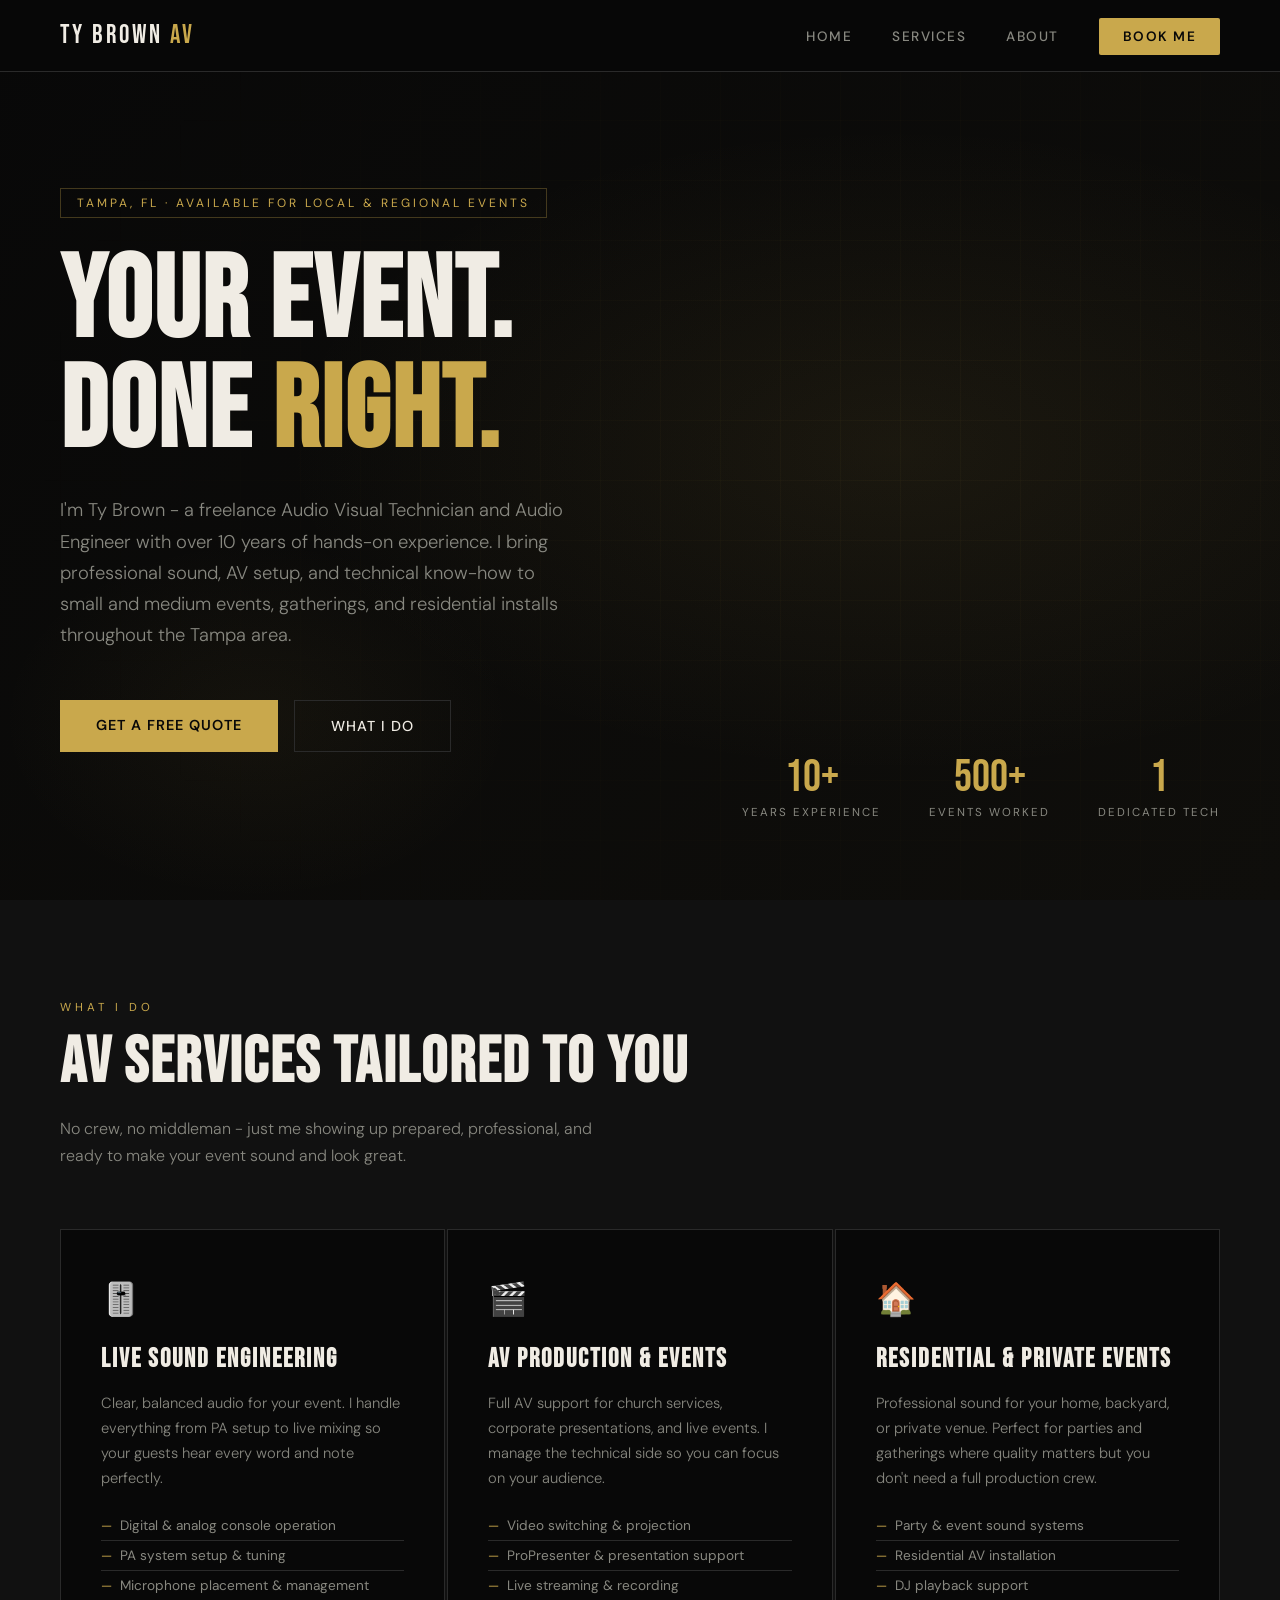
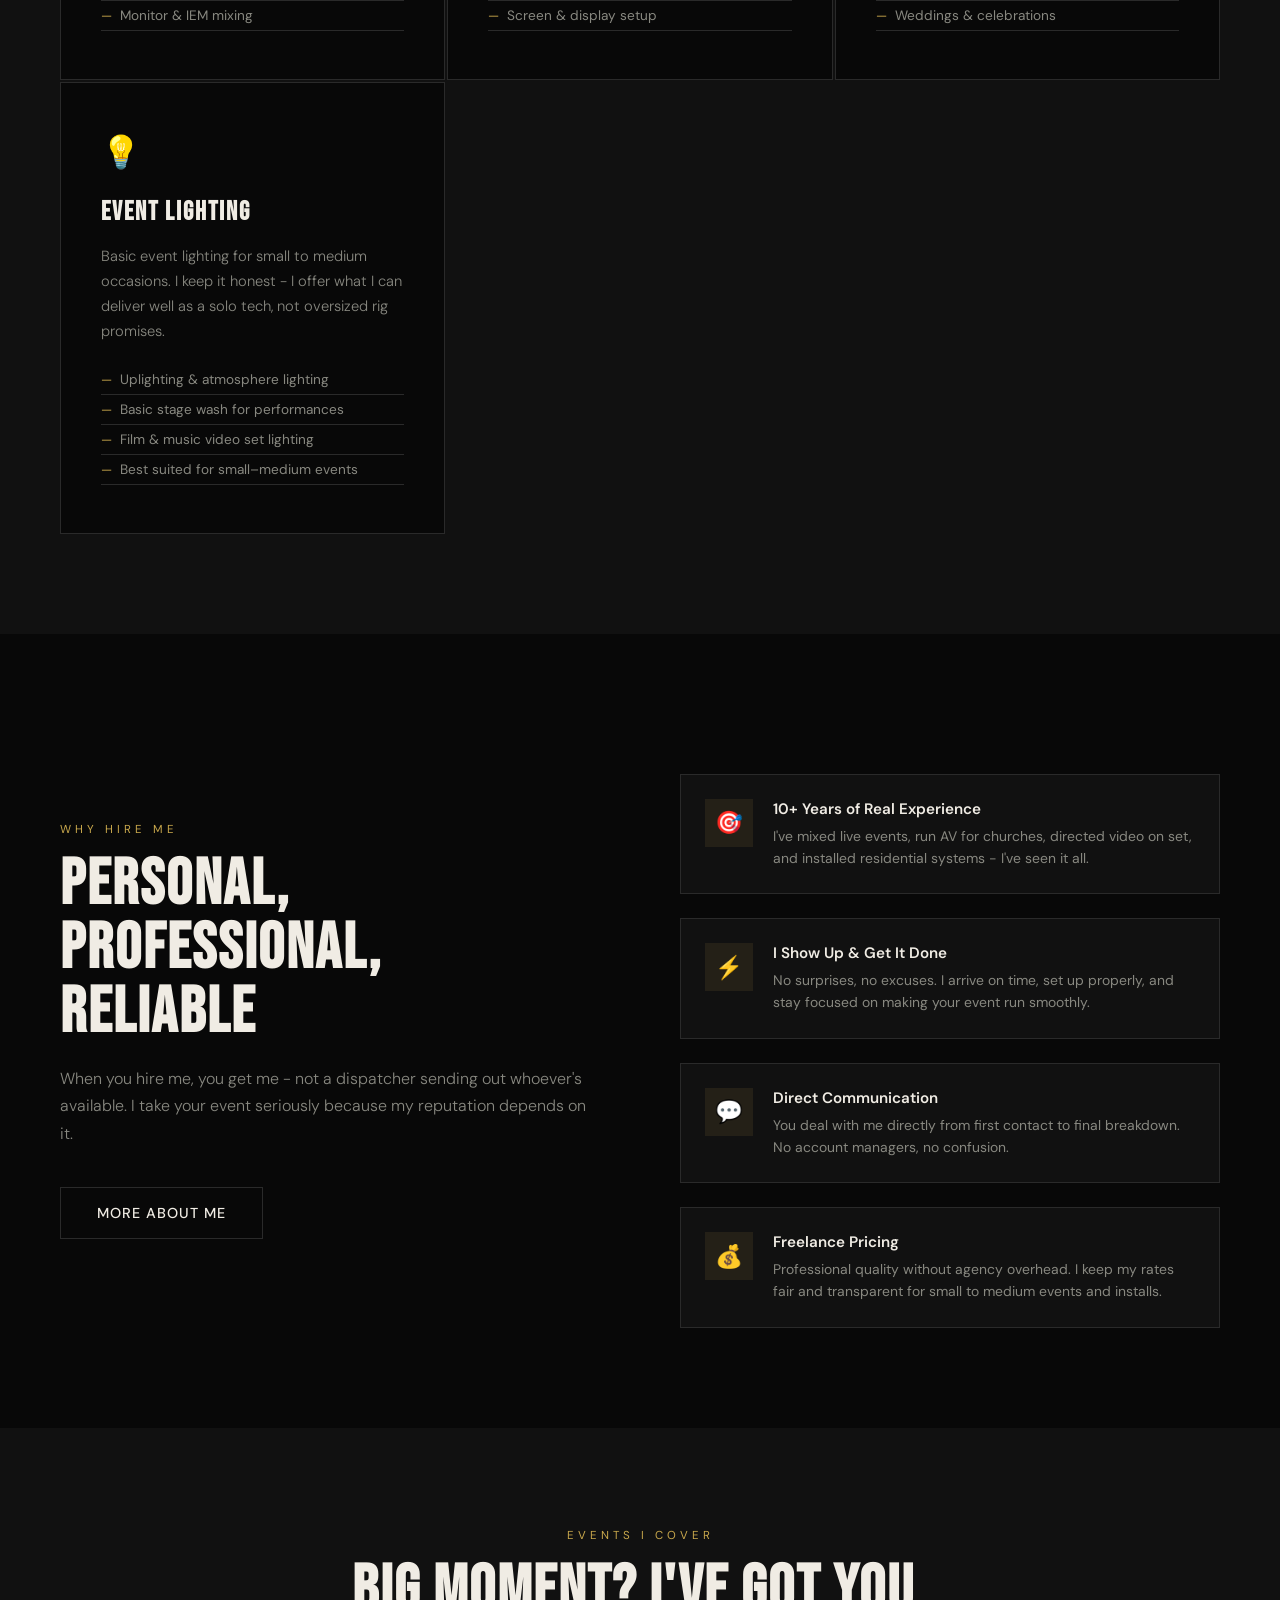
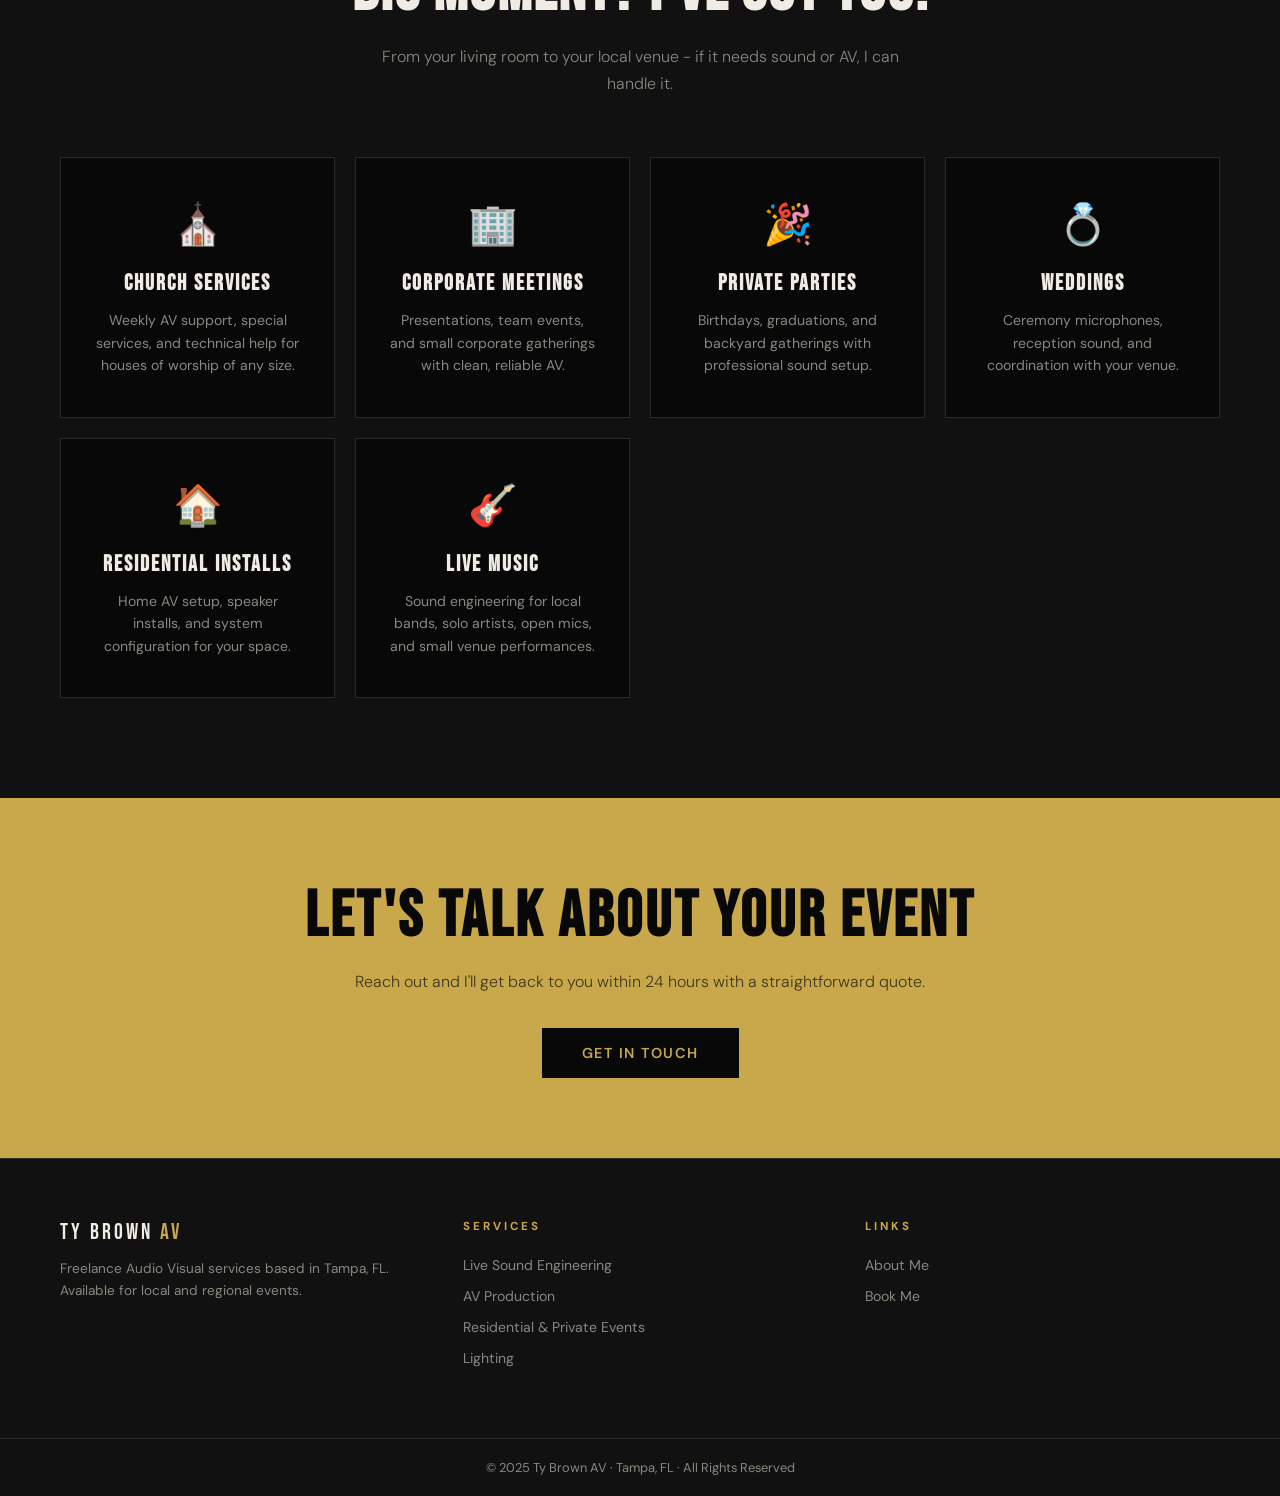
==== index.html @ b846e144 "Fix hyphen usage in index.html" ====
<!DOCTYPE html>
<html lang="en">
<head>
<meta charset="utf-8">
<meta name="viewport" content="width=device-width, initial-scale=1.0">
<title>Ty Brown AV - Freelance Audio Visual Services | Tampa, FL</title>
<meta name="description" content="Freelance Audio Visual services in Tampa, FL. Live sound, AV setup, residential installs, and event production for small to medium events.">
<link rel="stylesheet" href="style.css">
</head>
<body>

<nav>
  <a href="index.html" class="nav-logo">TY BROWN <span>AV</span></a>
  <button class="hamburger" id="hamburger" aria-label="Menu">
    <span></span><span></span><span></span>
  </button>
  <ul class="nav-links" id="nav-links">
    <li><a href="index.html">Home</a></li>
    <li><a href="services.html">Services</a></li>
    <li><a href="about.html">About</a></li>
    <li><a href="contact.html" class="nav-cta">Book Me</a></li>
  </ul>
</nav>

<!-- HERO -->
<section class="hero">
  <div class="hero-bg"></div>
  <div class="hero-grid"></div>
  <div class="hero-content">
    <div class="hero-tag">Tampa, FL · Available for Local & Regional Events</div>
    <h1>Your Event.<br>Done <span>Right.</span></h1>
    <p class="hero-sub">I'm Ty Brown - a freelance Audio Visual Technician and Audio Engineer with over 10 years of hands-on experience. I bring professional sound, AV setup, and technical know-how to small and medium events, gatherings, and residential installs throughout the Tampa area.</p>
    <div class="hero-actions">
      <a href="contact.html" class="btn-primary">Get a Free Quote</a>
      <a href="services.html" class="btn-outline">What I Do</a>
    </div>
  </div>
  <div class="hero-stats">
    <div class="stat-item">
      <div class="stat-num">10+</div>
      <div class="stat-label">Years Experience</div>
    </div>
    <div class="stat-item">
      <div class="stat-num">500+</div>
      <div class="stat-label">Events Worked</div>
    </div>
    <div class="stat-item">
      <div class="stat-num">1</div>
      <div class="stat-label">Dedicated Tech</div>
    </div>
  </div>
</section>

<!-- SERVICES PREVIEW -->
<section class="services-section">
  <div class="services-header">
    <span class="section-label">What I Do</span>
    <h2 class="section-title">AV Services Tailored to You</h2>
    <p class="section-desc">No crew, no middleman - just me showing up prepared, professional, and ready to make your event sound and look great.</p>
  </div>
  <div class="services-grid">
    <div class="service-card fade-in">
      <span class="service-icon">🎚️</span>
      <h3>Live Sound Engineering</h3>
      <p>Clear, balanced audio for your event. I handle everything from PA setup to live mixing so your guests hear every word and note perfectly.</p>
      <ul>
        <li>Digital & analog console operation</li>
        <li>PA system setup & tuning</li>
        <li>Microphone placement & management</li>
        <li>Monitor & IEM mixing</li>
      </ul>
    </div>
    <div class="service-card fade-in">
      <span class="service-icon">🎬</span>
      <h3>AV Production & Events</h3>
      <p>Full AV support for church services, corporate presentations, and live events. I manage the technical side so you can focus on your audience.</p>
      <ul>
        <li>Video switching & projection</li>
        <li>ProPresenter & presentation support</li>
        <li>Live streaming & recording</li>
        <li>Screen & display setup</li>
      </ul>
    </div>
    <div class="service-card fade-in">
      <span class="service-icon">🏠</span>
      <h3>Residential & Private Events</h3>
      <p>Professional sound for your home, backyard, or private venue. Perfect for parties and gatherings where quality matters but you don't need a full production crew.</p>
      <ul>
        <li>Party & event sound systems</li>
        <li>Residential AV installation</li>
        <li>DJ playback support</li>
        <li>Weddings & celebrations</li>
      </ul>
    </div>
    <div class="service-card fade-in">
      <span class="service-icon">💡</span>
      <h3>Event Lighting</h3>
      <p>Basic event lighting for small to medium occasions. I keep it honest - I offer what I can deliver well as a solo tech, not oversized rig promises.</p>
      <ul>
        <li>Uplighting & atmosphere lighting</li>
        <li>Basic stage wash for performances</li>
        <li>Film & music video set lighting</li>
        <li>Best suited for small–medium events</li>
      </ul>
    </div>
  </div>
</section>

<!-- WHY HIRE ME -->
<div style="background: var(--bg); padding: 100px 60px;">
  <div style="max-width: 1200px; margin: 0 auto; display: grid; grid-template-columns: 1fr 1fr; gap: 80px; align-items: center;">
    <div>
      <span class="section-label">Why Hire Me</span>
      <h2 class="section-title">Personal,<br>Professional,<br>Reliable</h2>
      <p class="section-desc" style="margin-bottom: 40px;">When you hire me, you get me - not a dispatcher sending out whoever's available. I take your event seriously because my reputation depends on it.</p>
      <a href="about.html" class="btn-outline">More About Me</a>
    </div>
    <div class="why-features">
      <div class="why-feature">
        <div class="why-feature-icon">🎯</div>
        <div>
          <h4>10+ Years of Real Experience</h4>
          <p>I've mixed live events, run AV for churches, directed video on set, and installed residential systems - I've seen it all.</p>
        </div>
      </div>
      <div class="why-feature">
        <div class="why-feature-icon">⚡</div>
        <div>
          <h4>I Show Up & Get It Done</h4>
          <p>No surprises, no excuses. I arrive on time, set up properly, and stay focused on making your event run smoothly.</p>
        </div>
      </div>
      <div class="why-feature">
        <div class="why-feature-icon">💬</div>
        <div>
          <h4>Direct Communication</h4>
          <p>You deal with me directly from first contact to final breakdown. No account managers, no confusion.</p>
        </div>
      </div>
      <div class="why-feature">
        <div class="why-feature-icon">💰</div>
        <div>
          <h4>Freelance Pricing</h4>
          <p>Professional quality without agency overhead. I keep my rates fair and transparent for small to medium events and installs.</p>
        </div>
      </div>
    </div>
  </div>
</div>

<!-- EVENT TYPES -->
<section class="events-section">
  <div class="events-header">
    <span class="section-label">Events I Cover</span>
    <h2 class="section-title">Big Moment? I've Got You.</h2>
    <p class="section-desc" style="margin: 0 auto;">From your living room to your local venue - if it needs sound or AV, I can handle it.</p>
  </div>
  <div class="events-grid">
    <div class="event-card">
      <span class="event-emoji">⛪</span>
      <h3>Church Services</h3>
      <p>Weekly AV support, special services, and technical help for houses of worship of any size.</p>
    </div>
    <div class="event-card">
      <span class="event-emoji">🏢</span>
      <h3>Corporate Meetings</h3>
      <p>Presentations, team events, and small corporate gatherings with clean, reliable AV.</p>
    </div>
    <div class="event-card">
      <span class="event-emoji">🎉</span>
      <h3>Private Parties</h3>
      <p>Birthdays, graduations, and backyard gatherings with professional sound setup.</p>
    </div>
    <div class="event-card">
      <span class="event-emoji">💍</span>
      <h3>Weddings</h3>
      <p>Ceremony microphones, reception sound, and coordination with your venue.</p>
    </div>
    <div class="event-card">
      <span class="event-emoji">🏠</span>
      <h3>Residential Installs</h3>
      <p>Home AV setup, speaker installs, and system configuration for your space.</p>
    </div>
    <div class="event-card">
      <span class="event-emoji">🎸</span>
      <h3>Live Music</h3>
      <p>Sound engineering for local bands, solo artists, open mics, and small venue performances.</p>
    </div>
  </div>
</section>

<!-- CTA -->
<div class="cta-strip">
  <h2>Let's Talk About Your Event</h2>
  <p>Reach out and I'll get back to you within 24 hours with a straightforward quote.</p>
  <a href="contact.html" class="btn-dark">Get in Touch</a>
</div>

<footer>
  <div class="footer-brand">
    <a href="index.html" class="nav-logo">TY BROWN <span>AV</span></a>
    <p>Freelance Audio Visual services based in Tampa, FL. Available for local and regional events.</p>
  </div>
  <div class="footer-col">
    <h4>Services</h4>
    <ul>
      <li><a href="services.html">Live Sound Engineering</a></li>
      <li><a href="services.html">AV Production</a></li>
      <li><a href="services.html">Residential & Private Events</a></li>
      <li><a href="services.html">Lighting</a></li>
    </ul>
  </div>
  <div class="footer-col">
    <h4>Links</h4>
    <ul>
      <li><a href="about.html">About Me</a></li>
      <li><a href="contact.html">Book Me</a></li>
    </ul>
  </div>
</footer>
<div class="footer-bottom">&copy; 2025 Ty Brown AV · Tampa, FL · All Rights Reserved</div>

<script>
  const btn = document.getElementById('hamburger');
  const nav = document.getElementById('nav-links');
  btn.addEventListener('click', () => {
    btn.classList.toggle('open');
    nav.classList.toggle('open');
  });
</script>
</body>
</html>
---- style.css ----
@import url('https://fonts.googleapis.com/css2?family=Bebas+Neue&family=DM+Sans:wght@300;400;500;600&family=DM+Serif+Display:ital@0;1&display=swap');

:root {
  --bg: #080808;
  --surface: #111111;
  --surface2: #1a1a1a;
  --gold: #c9a84c;
  --gold-light: #e2c27d;
  --text: #f0ece4;
  --muted: #888880;
  --border: #2a2a2a;
}

* { margin: 0; padding: 0; box-sizing: border-box; }

html { scroll-behavior: smooth; }

body {
  font-family: 'DM Sans', sans-serif;
  background: var(--bg);
  color: var(--text);
  overflow-x: hidden;
}

/* ── NAV ── */
nav {
  position: fixed;
  top: 0; left: 0; right: 0;
  z-index: 100;
  display: flex;
  justify-content: space-between;
  align-items: center;
  padding: 20px 60px;
  background: rgba(8,8,8,0.92);
  backdrop-filter: blur(12px);
  border-bottom: 1px solid var(--border);
  transition: padding 0.3s;
}

.nav-logo {
  font-family: 'Bebas Neue', sans-serif;
  font-size: 1.6rem;
  letter-spacing: 3px;
  color: var(--text);
  text-decoration: none;
}

.nav-logo span { color: var(--gold); }

.nav-links { display: flex; gap: 40px; list-style: none; }

.nav-links a {
  color: var(--muted);
  text-decoration: none;
  font-size: 0.85rem;
  font-weight: 500;
  letter-spacing: 1.5px;
  text-transform: uppercase;
  transition: color 0.2s;
}

.nav-links a:hover { color: var(--gold); }

.nav-cta {
  background: var(--gold) !important;
  color: var(--bg) !important;
  padding: 10px 24px;
  border-radius: 2px;
  font-weight: 600 !important;
}

.nav-cta:hover { background: var(--gold-light) !important; color: var(--bg) !important; }

/* ── HERO ── */
.hero {
  min-height: 100vh;
  display: flex;
  align-items: center;
  position: relative;
  overflow: hidden;
  padding: 120px 60px 80px;
}

.hero-bg {
  position: absolute;
  inset: 0;
  background:
    radial-gradient(ellipse 80% 60% at 70% 50%, rgba(201,168,76,0.08) 0%, transparent 60%),
    radial-gradient(ellipse 40% 40% at 20% 80%, rgba(201,168,76,0.05) 0%, transparent 50%),
    linear-gradient(135deg, #080808 0%, #0f0e0b 100%);
}

.hero-grid {
  position: absolute;
  inset: 0;
  background-image:
    linear-gradient(rgba(201,168,76,0.04) 1px, transparent 1px),
    linear-gradient(90deg, rgba(201,168,76,0.04) 1px, transparent 1px);
  background-size: 60px 60px;
  mask-image: radial-gradient(ellipse 70% 70% at 70% 50%, black, transparent);
}

.hero-content {
  position: relative;
  max-width: 700px;
  animation: fadeUp 1s ease both;
}

.hero-tag {
  display: inline-block;
  font-size: 0.75rem;
  letter-spacing: 3px;
  text-transform: uppercase;
  color: var(--gold);
  border: 1px solid rgba(201,168,76,0.3);
  padding: 6px 16px;
  margin-bottom: 30px;
}

.hero h1 {
  font-family: 'Bebas Neue', sans-serif;
  font-size: clamp(4rem, 9vw, 8rem);
  line-height: 0.95;
  letter-spacing: 2px;
  margin-bottom: 28px;
}

.hero h1 span { color: var(--gold); }

.hero-sub {
  font-size: 1.15rem;
  color: var(--muted);
  font-weight: 300;
  line-height: 1.7;
  max-width: 520px;
  margin-bottom: 48px;
}

.hero-actions { display: flex; gap: 16px; flex-wrap: wrap; }

.btn-primary {
  background: var(--gold);
  color: var(--bg);
  padding: 16px 36px;
  font-weight: 600;
  font-size: 0.9rem;
  letter-spacing: 1px;
  text-transform: uppercase;
  text-decoration: none;
  border: none;
  cursor: pointer;
  transition: background 0.2s, transform 0.2s;
  display: inline-block;
}

.btn-primary:hover { background: var(--gold-light); transform: translateY(-1px); }

.btn-outline {
  border: 1px solid var(--border);
  color: var(--text);
  padding: 16px 36px;
  font-weight: 500;
  font-size: 0.9rem;
  letter-spacing: 1px;
  text-transform: uppercase;
  text-decoration: none;
  transition: border-color 0.2s, color 0.2s;
  display: inline-block;
}

.btn-outline:hover { border-color: var(--gold); color: var(--gold); }

.hero-stats {
  position: absolute;
  right: 60px;
  bottom: 80px;
  display: flex;
  gap: 48px;
  animation: fadeUp 1s 0.3s ease both;
}

.stat-item { text-align: center; }
.stat-num {
  font-family: 'Bebas Neue', sans-serif;
  font-size: 2.8rem;
  color: var(--gold);
  line-height: 1;
}
.stat-label {
  font-size: 0.72rem;
  letter-spacing: 2px;
  text-transform: uppercase;
  color: var(--muted);
  margin-top: 4px;
}

/* ── SECTION BASE ── */
section { padding: 100px 60px; }

.section-label {
  font-size: 0.72rem;
  letter-spacing: 4px;
  text-transform: uppercase;
  color: var(--gold);
  margin-bottom: 16px;
  display: block;
}

.section-title {
  font-family: 'Bebas Neue', sans-serif;
  font-size: clamp(2.5rem, 5vw, 4rem);
  letter-spacing: 2px;
  line-height: 1;
  margin-bottom: 20px;
}

.section-desc {
  color: var(--muted);
  font-size: 1rem;
  line-height: 1.7;
  max-width: 560px;
  font-weight: 300;
}

/* ── SERVICES ── */
.services-section { background: var(--surface); }

.services-header { max-width: 1200px; margin: 0 auto 60px; }

.services-grid {
  display: grid;
  grid-template-columns: repeat(auto-fit, minmax(300px, 1fr));
  gap: 2px;
  max-width: 1200px;
  margin: 0 auto;
}

.service-card {
  background: var(--bg);
  padding: 48px 40px;
  position: relative;
  overflow: hidden;
  transition: background 0.3s;
  border: 1px solid var(--border);
}

.service-card:hover { background: var(--surface2); }

.service-card::before {
  content: '';
  position: absolute;
  top: 0; left: 0; right: 0;
  height: 2px;
  background: var(--gold);
  transform: scaleX(0);
  transition: transform 0.3s;
  transform-origin: left;
}

.service-card:hover::before { transform: scaleX(1); }

.service-icon {
  font-size: 2rem;
  margin-bottom: 24px;
  display: block;
}

.service-card h3 {
  font-family: 'Bebas Neue', sans-serif;
  font-size: 1.6rem;
  letter-spacing: 2px;
  margin-bottom: 16px;
  color: var(--text);
}

.service-card p {
  color: var(--muted);
  font-size: 0.92rem;
  line-height: 1.7;
  font-weight: 300;
}

.service-card ul {
  list-style: none;
  margin-top: 20px;
}

.service-card ul li {
  color: var(--muted);
  font-size: 0.85rem;
  padding: 6px 0;
  border-bottom: 1px solid var(--border);
  display: flex;
  align-items: center;
  gap: 8px;
}

.service-card ul li::before {
  content: '—';
  color: var(--gold);
  font-size: 0.8rem;
}

/* ── WHY US ── */
.why-section {
  background: var(--bg);
  display: grid;
  grid-template-columns: 1fr 1fr;
  gap: 80px;
  align-items: center;
  max-width: 1200px;
  margin: 0 auto;
  padding: 100px 60px;
}

.why-visual {
  position: relative;
  height: 500px;
}

.why-img-placeholder {
  width: 100%;
  height: 100%;
  background: var(--surface);
  border: 1px solid var(--border);
  display: flex;
  align-items: center;
  justify-content: center;
  font-size: 4rem;
  position: relative;
  overflow: hidden;
}

.why-img-placeholder::after {
  content: '';
  position: absolute;
  inset: 0;
  background: linear-gradient(135deg, transparent 60%, rgba(201,168,76,0.1));
}

.why-features { margin-top: 40px; display: flex; flex-direction: column; gap: 24px; }

.why-feature {
  display: flex;
  gap: 20px;
  align-items: flex-start;
  padding: 24px;
  background: var(--surface);
  border: 1px solid var(--border);
  transition: border-color 0.2s;
}

.why-feature:hover { border-color: var(--gold); }

.why-feature-icon {
  font-size: 1.4rem;
  flex-shrink: 0;
  width: 48px;
  height: 48px;
  background: rgba(201,168,76,0.1);
  display: flex;
  align-items: center;
  justify-content: center;
}

.why-feature h4 {
  font-weight: 600;
  margin-bottom: 6px;
  font-size: 0.95rem;
}

.why-feature p { color: var(--muted); font-size: 0.87rem; line-height: 1.6; }

/* ── EVENTS ── */
.events-section { background: var(--surface); }

.events-header { max-width: 1200px; margin: 0 auto 60px; text-align: center; }

.events-grid {
  display: grid;
  grid-template-columns: repeat(auto-fit, minmax(260px, 1fr));
  gap: 20px;
  max-width: 1200px;
  margin: 0 auto;
}

.event-card {
  background: var(--bg);
  border: 1px solid var(--border);
  padding: 40px 32px;
  text-align: center;
  transition: transform 0.3s, border-color 0.3s;
}

.event-card:hover { transform: translateY(-4px); border-color: var(--gold); }

.event-emoji { font-size: 2.5rem; display: block; margin-bottom: 20px; }

.event-card h3 {
  font-family: 'Bebas Neue', sans-serif;
  font-size: 1.4rem;
  letter-spacing: 2px;
  margin-bottom: 12px;
}

.event-card p { color: var(--muted); font-size: 0.88rem; line-height: 1.6; }

/* ── CTA STRIP ── */
.cta-strip {
  background: var(--gold);
  padding: 80px 60px;
  text-align: center;
}

.cta-strip h2 {
  font-family: 'Bebas Neue', sans-serif;
  font-size: clamp(2.5rem, 5vw, 4rem);
  color: var(--bg);
  letter-spacing: 3px;
  margin-bottom: 16px;
}

.cta-strip p {
  color: rgba(8,8,8,0.7);
  font-size: 1rem;
  margin-bottom: 36px;
  font-weight: 300;
}

.btn-dark {
  background: var(--bg);
  color: var(--gold);
  padding: 16px 40px;
  font-weight: 600;
  font-size: 0.9rem;
  letter-spacing: 1.5px;
  text-transform: uppercase;
  text-decoration: none;
  display: inline-block;
  transition: background 0.2s;
}

.btn-dark:hover { background: #1a1a1a; }

/* ── FOOTER ── */
footer {
  background: var(--surface);
  border-top: 1px solid var(--border);
  padding: 60px;
  display: grid;
  grid-template-columns: 1fr 1fr 1fr;
  gap: 48px;
  max-width: 100%;
}

.footer-brand .nav-logo { font-size: 1.4rem; display: block; margin-bottom: 12px; }
.footer-brand p { color: var(--muted); font-size: 0.85rem; line-height: 1.6; }

.footer-col h4 {
  font-size: 0.72rem;
  letter-spacing: 3px;
  text-transform: uppercase;
  color: var(--gold);
  margin-bottom: 20px;
}

.footer-col ul { list-style: none; }
.footer-col ul li { margin-bottom: 10px; }
.footer-col ul li a {
  color: var(--muted);
  text-decoration: none;
  font-size: 0.88rem;
  transition: color 0.2s;
}
.footer-col ul li a:hover { color: var(--text); }

.footer-bottom {
  background: var(--surface);
  border-top: 1px solid var(--border);
  padding: 20px 60px;
  text-align: center;
  color: var(--muted);
  font-size: 0.8rem;
}

/* ── PAGE HERO (inner pages) ── */
.page-hero {
  padding: 160px 60px 80px;
  background: var(--surface);
  border-bottom: 1px solid var(--border);
  position: relative;
  overflow: hidden;
}

.page-hero::after {
  content: '';
  position: absolute;
  right: -100px;
  top: -100px;
  width: 500px;
  height: 500px;
  background: radial-gradient(circle, rgba(201,168,76,0.06) 0%, transparent 70%);
}

.page-hero h1 {
  font-family: 'Bebas Neue', sans-serif;
  font-size: clamp(3rem, 7vw, 6rem);
  letter-spacing: 3px;
  line-height: 0.95;
}

.page-hero p {
  color: var(--muted);
  font-size: 1.05rem;
  max-width: 500px;
  margin-top: 20px;
  font-weight: 300;
  line-height: 1.7;
}

/* ── ABOUT PAGE ── */
.about-grid {
  display: grid;
  grid-template-columns: 1fr 1.4fr;
  gap: 80px;
  align-items: start;
  max-width: 1200px;
  margin: 0 auto;
}

.about-photo-box {
  background: var(--surface);
  border: 1px solid var(--border);
  aspect-ratio: 3/4;
  display: flex;
  align-items: center;
  justify-content: center;
  font-size: 5rem;
  position: relative;
  overflow: hidden;
}

.about-photo-box img {
  width: 100%;
  height: 100%;
  object-fit: cover;
}

.about-photo-box::after {
  content: '';
  position: absolute;
  bottom: 0; left: 0; right: 0;
  height: 40%;
  background: linear-gradient(transparent, rgba(8,8,8,0.6));
}

.about-content .section-title { text-align: left; }

.about-content p {
  color: var(--muted);
  font-size: 0.95rem;
  line-height: 1.8;
  margin-bottom: 20px;
  font-weight: 300;
}

.about-content strong { color: var(--text); font-weight: 600; }

.credentials { margin-top: 40px; display: flex; flex-direction: column; gap: 12px; }

.credential {
  display: flex;
  justify-content: space-between;
  align-items: center;
  padding: 16px 20px;
  background: var(--surface);
  border: 1px solid var(--border);
  font-size: 0.88rem;
}

.credential span:first-child { font-weight: 500; }
.credential span:last-child { color: var(--gold); font-size: 0.8rem; }

/* ── SKILLS TABLE ── */
.skills-section { background: var(--surface); }

.skills-table {
  max-width: 1000px;
  margin: 60px auto 0;
  width: 100%;
  border-collapse: collapse;
}

.skills-table th {
  background: var(--bg);
  color: var(--gold);
  font-size: 0.72rem;
  letter-spacing: 3px;
  text-transform: uppercase;
  padding: 16px 24px;
  text-align: left;
  border-bottom: 2px solid var(--border);
}

.skills-table td {
  padding: 16px 24px;
  border-bottom: 1px solid var(--border);
  font-size: 0.9rem;
}

.skills-table tr:hover td { background: rgba(201,168,76,0.03); }

.skill-level {
  display: inline-block;
  padding: 4px 12px;
  font-size: 0.75rem;
  letter-spacing: 1px;
  font-weight: 600;
}

.skill-level.advanced { background: rgba(201,168,76,0.15); color: var(--gold); }
.skill-level.intermediate { background: rgba(255,255,255,0.08); color: var(--muted); }

/* ── CONTACT PAGE ── */
.contact-grid {
  display: grid;
  grid-template-columns: 1fr 1.5fr;
  gap: 80px;
  max-width: 1100px;
  margin: 0 auto;
}

.contact-info h3 {
  font-family: 'Bebas Neue', sans-serif;
  font-size: 1.5rem;
  letter-spacing: 2px;
  margin-bottom: 20px;
}

.contact-info p {
  color: var(--muted);
  font-size: 0.92rem;
  line-height: 1.7;
  margin-bottom: 36px;
}

.contact-details { display: flex; flex-direction: column; gap: 16px; }

.contact-detail {
  display: flex;
  gap: 16px;
  align-items: center;
  padding: 16px;
  background: var(--surface);
  border: 1px solid var(--border);
}

.contact-detail-icon { font-size: 1.2rem; }
.contact-detail span { font-size: 0.88rem; color: var(--muted); }

.contact-form-wrap {
  background: var(--surface);
  border: 1px solid var(--border);
  padding: 48px;
}

.contact-form-wrap h3 {
  font-family: 'Bebas Neue', sans-serif;
  font-size: 1.8rem;
  letter-spacing: 2px;
  margin-bottom: 32px;
}

.form-row { display: grid; grid-template-columns: 1fr 1fr; gap: 16px; }

.form-group { display: flex; flex-direction: column; gap: 8px; margin-bottom: 20px; }

.form-group label {
  font-size: 0.75rem;
  letter-spacing: 2px;
  text-transform: uppercase;
  color: var(--muted);
}

.form-group input,
.form-group select,
.form-group textarea {
  background: var(--bg);
  border: 1px solid var(--border);
  color: var(--text);
  padding: 14px 16px;
  font-family: 'DM Sans', sans-serif;
  font-size: 0.92rem;
  outline: none;
  transition: border-color 0.2s;
  width: 100%;
}

.form-group input:focus,
.form-group select,
.form-group textarea:focus { border-color: var(--gold); }

.form-group select {
  appearance: none;
  cursor: pointer;
  background-image: url("data:image/svg+xml,%3Csvg xmlns='http://www.w3.org/2000/svg' width='12' height='8' viewBox='0 0 12 8'%3E%3Cpath d='M1 1l5 5 5-5' stroke='%23888' stroke-width='1.5' fill='none'/%3E%3C/svg%3E");
  background-repeat: no-repeat;
  background-position: right 16px center;
  padding-right: 40px;
}

.form-group textarea { min-height: 140px; resize: vertical; }

/* ── ANIMATIONS ── */
@keyframes fadeUp {
  from { opacity: 0; transform: translateY(30px); }
  to { opacity: 1; transform: translateY(0); }
}

.fade-in { animation: fadeUp 0.8s ease both; }
.fade-in-delay { animation: fadeUp 0.8s 0.2s ease both; }

/* ── HAMBURGER MENU ── */
.hamburger {
  display: none;
  flex-direction: column;
  gap: 5px;
  cursor: pointer;
  padding: 4px;
  background: none;
  border: none;
}
.hamburger span {
  display: block;
  width: 24px;
  height: 2px;
  background: var(--text);
  transition: all 0.3s;
}
.hamburger.open span:nth-child(1) { transform: translateY(7px) rotate(45deg); }
.hamburger.open span:nth-child(2) { opacity: 0; }
.hamburger.open span:nth-child(3) { transform: translateY(-7px) rotate(-45deg); }

/* ── TABLET ── */
@media (max-width: 900px) {
  nav { padding: 16px 24px; flex-wrap: wrap; }
  .hamburger { display: flex; }
  .nav-links {
    display: none;
    flex-direction: column;
    width: 100%;
    gap: 0;
    padding: 12px 0;
    border-top: 1px solid var(--border);
    margin-top: 12px;
  }
  .nav-links.open { display: flex; }
  .nav-links li { width: 100%; }
  .nav-links a { display: block; padding: 12px 0; font-size: 1rem; border-bottom: 1px solid var(--border); }
  .nav-cta { margin-top: 12px; text-align: center; padding: 14px !important; display: block; }

  .hero { padding: 100px 24px 60px; min-height: auto; }
  .hero h1 { font-size: clamp(3rem, 15vw, 5rem); }
  .hero-sub { font-size: 1rem; }
  .hero-stats { position: static; margin-top: 48px; gap: 24px; flex-wrap: wrap; }
  .stat-num { font-size: 2.2rem; }
  .hero-actions { flex-direction: column; }
  .btn-primary, .btn-outline { text-align: center; width: 100%; }

  section { padding: 60px 24px; }
  .page-hero { padding: 110px 24px 50px; }
  .services-grid { grid-template-columns: 1fr; }
  .services-header { margin-bottom: 32px; }
  .why-section { grid-template-columns: 1fr; padding: 60px 24px; }
  .why-visual { height: 260px; }
  .events-grid { grid-template-columns: 1fr 1fr; gap: 12px; }
  .cta-strip { padding: 60px 24px; }
  .cta-strip h2 { font-size: 2.2rem; }
  footer { grid-template-columns: 1fr; padding: 48px 24px; gap: 32px; }
  .footer-bottom { padding: 16px 24px; }
  .about-grid { grid-template-columns: 1fr; gap: 40px; }
  .about-photo-box { aspect-ratio: 4/3; }
  .contact-grid { grid-template-columns: 1fr; gap: 40px; }
  .form-row { grid-template-columns: 1fr; }
  .contact-form-wrap { padding: 24px; }
  div[style*="grid-template-columns: 1fr 1fr"],
  div[style*="grid-template-columns: 1fr 1.4fr"],
  div[style*="grid-template-columns: 1fr 1.5fr"] {
    display: flex !important;
    flex-direction: column !important;
    gap: 40px !important;
  }
}

/* ── MOBILE ── */
@media (max-width: 480px) {
  .hero h1 { font-size: clamp(2.8rem, 14vw, 4rem); }
  .section-title { font-size: 2rem; }
  .events-grid { grid-template-columns: 1fr; }
  .stat-num { font-size: 1.8rem; }
  .service-card { padding: 32px 24px; }
  .contact-form-wrap { padding: 20px; }
  .page-hero h1 { font-size: 2.8rem; }
  .cta-strip h2 { font-size: 1.8rem; }
  .why-feature { flex-direction: column; gap: 12px; }
  footer { padding: 36px 20px; }
}
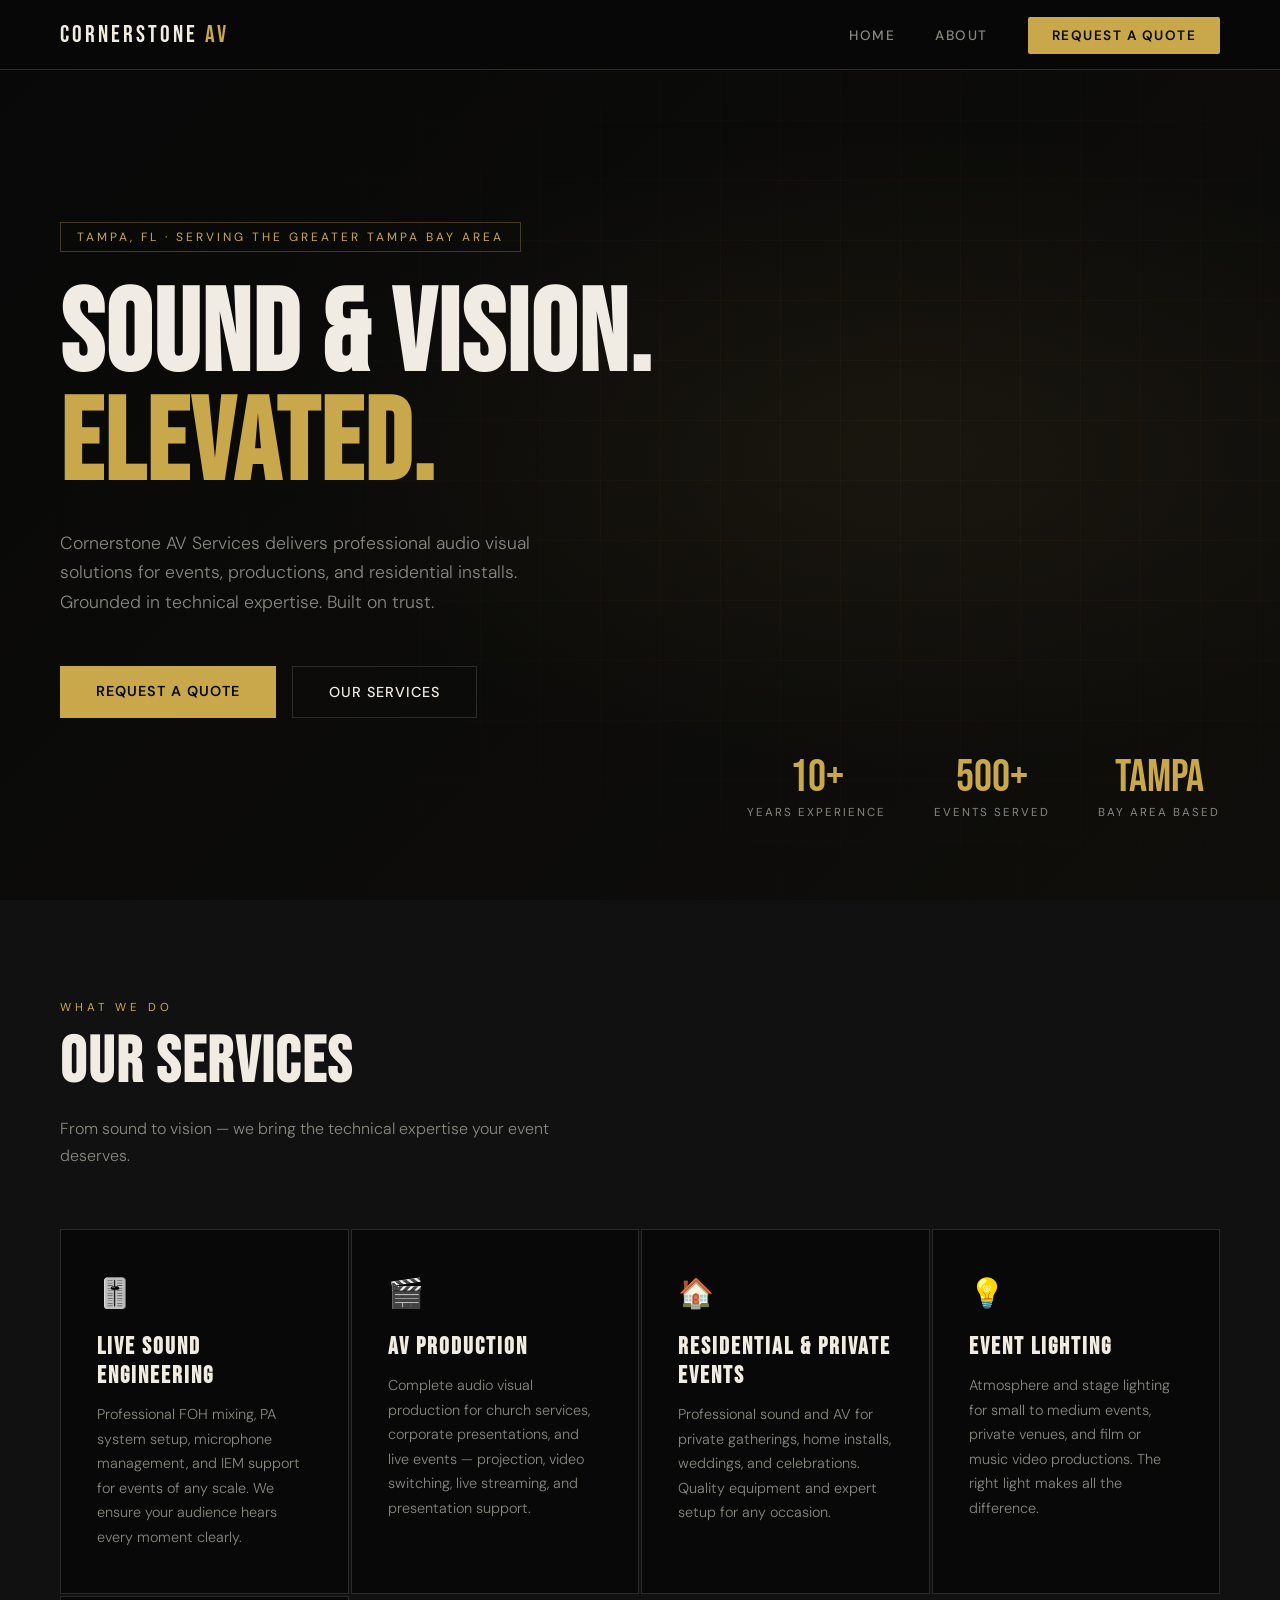
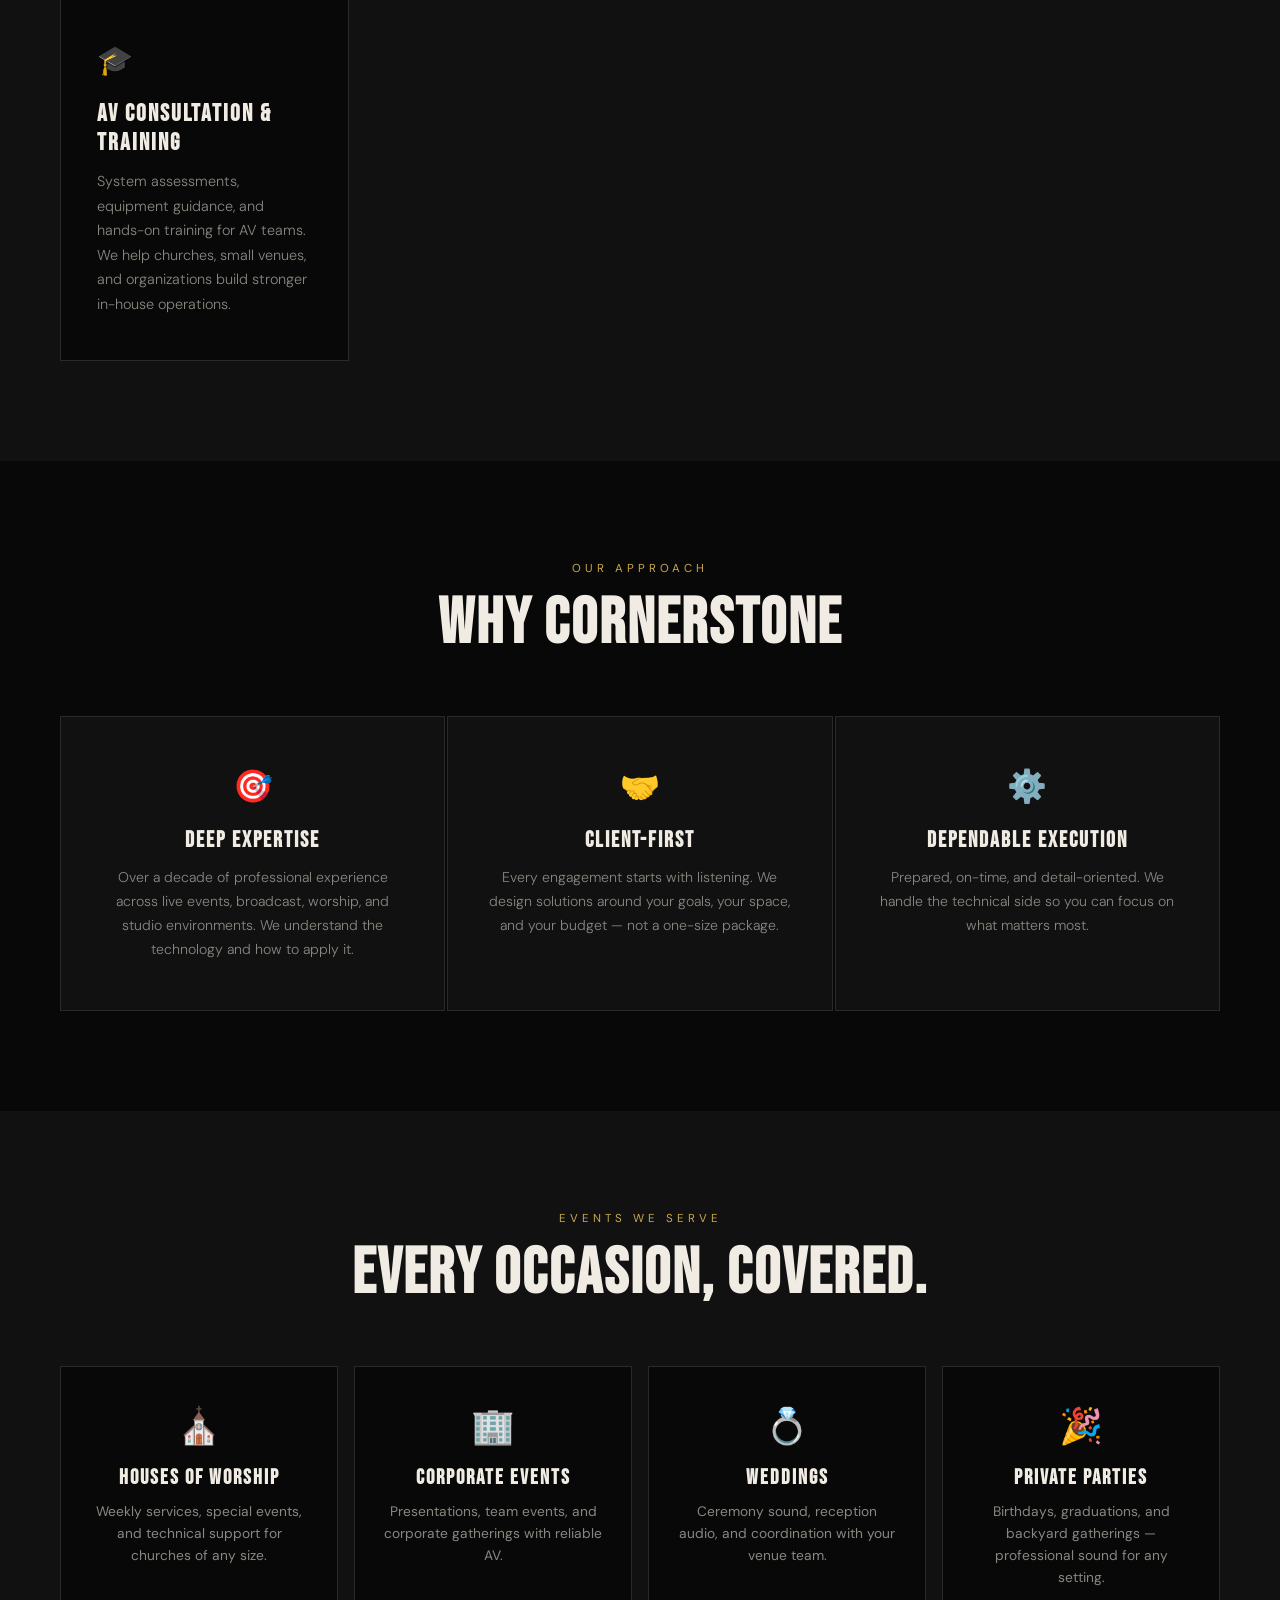
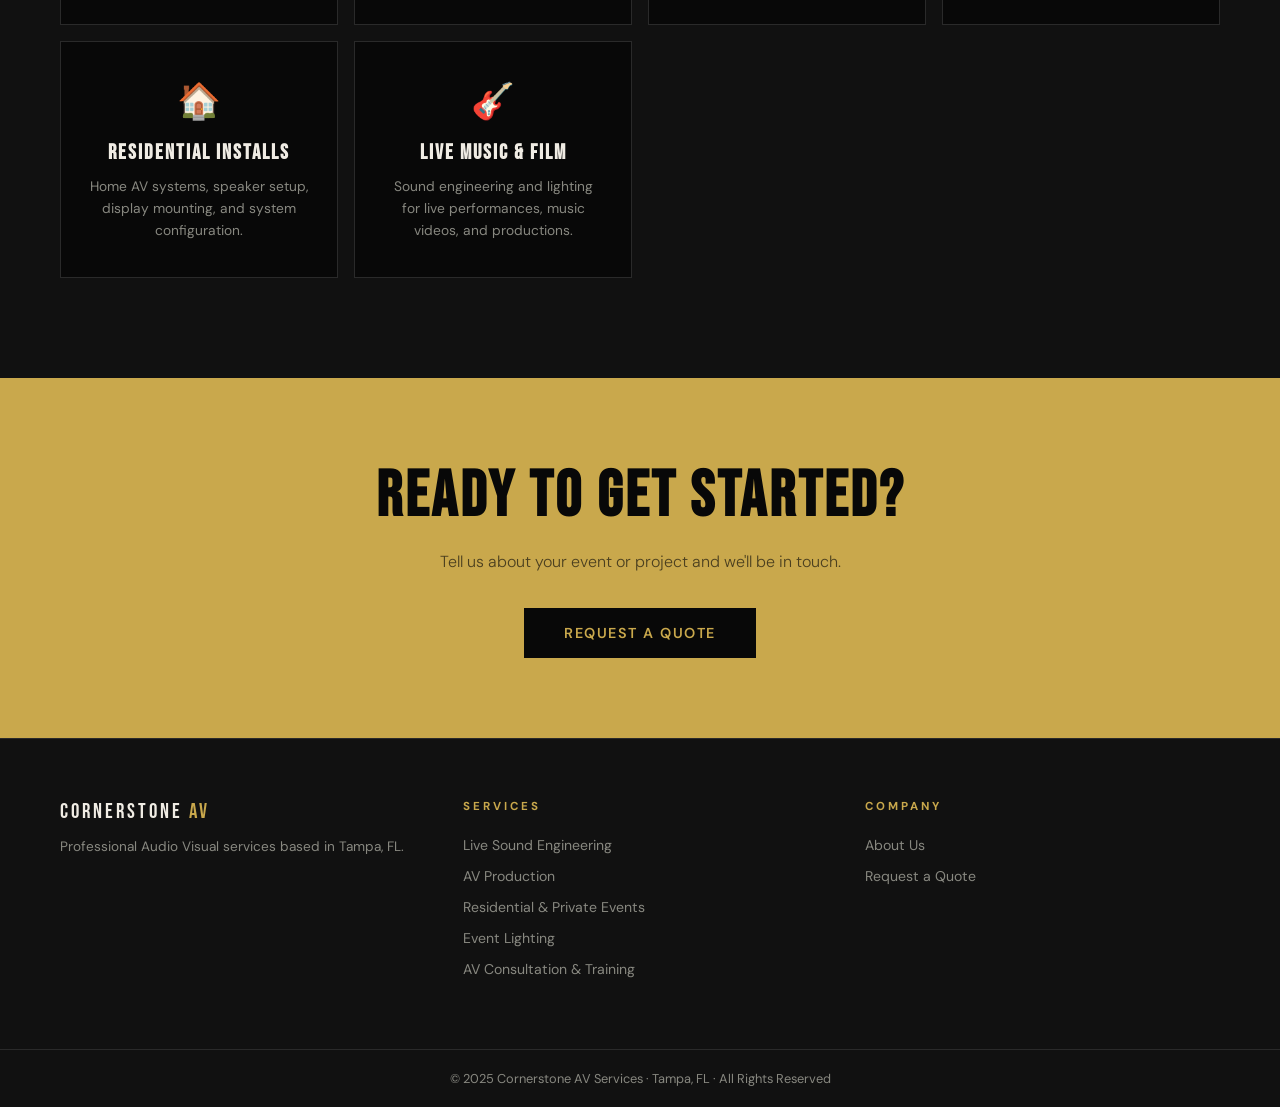
==== commit f5a2ac4a: "Add files via upload" ====
--- a/index.html
+++ b/index.html
@@ -3,22 +3,21 @@
 <head>
 <meta charset="utf-8">
 <meta name="viewport" content="width=device-width, initial-scale=1.0">
-<title>Ty Brown AV - Freelance Audio Visual Services | Tampa, FL</title>
-<meta name="description" content="Freelance Audio Visual services in Tampa, FL. Live sound, AV setup, residential installs, and event production for small to medium events.">
+<title>Cornerstone AV Services | Tampa, FL</title>
+<meta name="description" content="Professional Audio Visual services in Tampa, FL. Live sound, AV production, residential installs, and event support.">
 <link rel="stylesheet" href="style.css">
 </head>
 <body>
 
 <nav>
-  <a href="index.html" class="nav-logo">TY BROWN <span>AV</span></a>
+  <a href="index.html" class="nav-logo">CORNERSTONE <span>AV</span></a>
   <button class="hamburger" id="hamburger" aria-label="Menu">
     <span></span><span></span><span></span>
   </button>
   <ul class="nav-links" id="nav-links">
     <li><a href="index.html">Home</a></li>
-    <li><a href="services.html">Services</a></li>
     <li><a href="about.html">About</a></li>
-    <li><a href="contact.html" class="nav-cta">Book Me</a></li>
+    <li><a href="contact.html" class="nav-cta">Request a Quote</a></li>
   </ul>
 </nav>
 
@@ -27,12 +26,12 @@
   <div class="hero-bg"></div>
   <div class="hero-grid"></div>
   <div class="hero-content">
-    <div class="hero-tag">Tampa, FL · Available for Local & Regional Events</div>
-    <h1>Your Event.<br>Done <span>Right.</span></h1>
-    <p class="hero-sub">I'm Ty Brown - a freelance Audio Visual Technician and Audio Engineer with over 10 years of hands-on experience. I bring professional sound, AV setup, and technical know-how to small and medium events, gatherings, and residential installs throughout the Tampa area.</p>
+    <div class="hero-tag">Tampa, FL &middot; Serving the Greater Tampa Bay Area</div>
+    <h1>Sound &amp; Vision.<br><span>Elevated.</span></h1>
+    <p class="hero-sub">Cornerstone AV Services delivers professional audio visual solutions for events, productions, and residential installs. Grounded in technical expertise. Built on trust.</p>
     <div class="hero-actions">
-      <a href="contact.html" class="btn-primary">Get a Free Quote</a>
-      <a href="services.html" class="btn-outline">What I Do</a>
+      <a href="contact.html" class="btn-primary">Request a Quote</a>
+      <a href="#services" class="btn-outline">Our Services</a>
     </div>
   </div>
   <div class="hero-stats">
@@ -42,183 +41,147 @@
     </div>
     <div class="stat-item">
       <div class="stat-num">500+</div>
-      <div class="stat-label">Events Worked</div>
+      <div class="stat-label">Events Served</div>
     </div>
     <div class="stat-item">
-      <div class="stat-num">1</div>
-      <div class="stat-label">Dedicated Tech</div>
+      <div class="stat-num">Tampa</div>
+      <div class="stat-label">Bay Area Based</div>
     </div>
   </div>
 </section>
 
-<!-- SERVICES PREVIEW -->
-<section class="services-section">
+<!-- SERVICES -->
+<section class="services-section" id="services">
   <div class="services-header">
-    <span class="section-label">What I Do</span>
-    <h2 class="section-title">AV Services Tailored to You</h2>
-    <p class="section-desc">No crew, no middleman - just me showing up prepared, professional, and ready to make your event sound and look great.</p>
+    <span class="section-label">What We Do</span>
+    <h2 class="section-title">Our Services</h2>
+    <p class="section-desc">From sound to vision — we bring the technical expertise your event deserves.</p>
   </div>
   <div class="services-grid">
-    <div class="service-card fade-in">
+    <div class="service-card">
       <span class="service-icon">🎚️</span>
       <h3>Live Sound Engineering</h3>
-      <p>Clear, balanced audio for your event. I handle everything from PA setup to live mixing so your guests hear every word and note perfectly.</p>
-      <ul>
-        <li>Digital & analog console operation</li>
-        <li>PA system setup & tuning</li>
-        <li>Microphone placement & management</li>
-        <li>Monitor & IEM mixing</li>
-      </ul>
+      <p>Professional FOH mixing, PA system setup, microphone management, and IEM support for events of any scale. We ensure your audience hears every moment clearly.</p>
     </div>
-    <div class="service-card fade-in">
+    <div class="service-card">
       <span class="service-icon">🎬</span>
-      <h3>AV Production & Events</h3>
-      <p>Full AV support for church services, corporate presentations, and live events. I manage the technical side so you can focus on your audience.</p>
-      <ul>
-        <li>Video switching & projection</li>
-        <li>ProPresenter & presentation support</li>
-        <li>Live streaming & recording</li>
-        <li>Screen & display setup</li>
-      </ul>
+      <h3>AV Production</h3>
+      <p>Complete audio visual production for church services, corporate presentations, and live events — projection, video switching, live streaming, and presentation support.</p>
     </div>
-    <div class="service-card fade-in">
+    <div class="service-card">
       <span class="service-icon">🏠</span>
-      <h3>Residential & Private Events</h3>
-      <p>Professional sound for your home, backyard, or private venue. Perfect for parties and gatherings where quality matters but you don't need a full production crew.</p>
-      <ul>
-        <li>Party & event sound systems</li>
-        <li>Residential AV installation</li>
-        <li>DJ playback support</li>
-        <li>Weddings & celebrations</li>
-      </ul>
+      <h3>Residential &amp; Private Events</h3>
+      <p>Professional sound and AV for private gatherings, home installs, weddings, and celebrations. Quality equipment and expert setup for any occasion.</p>
     </div>
-    <div class="service-card fade-in">
+    <div class="service-card">
       <span class="service-icon">💡</span>
       <h3>Event Lighting</h3>
-      <p>Basic event lighting for small to medium occasions. I keep it honest - I offer what I can deliver well as a solo tech, not oversized rig promises.</p>
-      <ul>
-        <li>Uplighting & atmosphere lighting</li>
-        <li>Basic stage wash for performances</li>
-        <li>Film & music video set lighting</li>
-        <li>Best suited for small–medium events</li>
-      </ul>
+      <p>Atmosphere and stage lighting for small to medium events, private venues, and film or music video productions. The right light makes all the difference.</p>
+    </div>
+    <div class="service-card">
+      <span class="service-icon">🎓</span>
+      <h3>AV Consultation &amp; Training</h3>
+      <p>System assessments, equipment guidance, and hands-on training for AV teams. We help churches, small venues, and organizations build stronger in-house operations.</p>
     </div>
   </div>
 </section>
 
-<!-- WHY HIRE ME -->
-<div style="background: var(--bg); padding: 100px 60px;">
-  <div style="max-width: 1200px; margin: 0 auto; display: grid; grid-template-columns: 1fr 1fr; gap: 80px; align-items: center;">
-    <div>
-      <span class="section-label">Why Hire Me</span>
-      <h2 class="section-title">Personal,<br>Professional,<br>Reliable</h2>
-      <p class="section-desc" style="margin-bottom: 40px;">When you hire me, you get me - not a dispatcher sending out whoever's available. I take your event seriously because my reputation depends on it.</p>
-      <a href="about.html" class="btn-outline">More About Me</a>
+<!-- PILLARS -->
+<section class="pillars-section">
+  <div style="max-width: 1200px; margin: 0 auto; text-align: center;">
+    <span class="section-label">Our Approach</span>
+    <h2 class="section-title">Why Cornerstone</h2>
+  </div>
+  <div class="pillars-grid">
+    <div class="pillar">
+      <span class="pillar-icon">🎯</span>
+      <h3>Deep Expertise</h3>
+      <p>Over a decade of professional experience across live events, broadcast, worship, and studio environments. We understand the technology and how to apply it.</p>
     </div>
-    <div class="why-features">
-      <div class="why-feature">
-        <div class="why-feature-icon">🎯</div>
-        <div>
-          <h4>10+ Years of Real Experience</h4>
-          <p>I've mixed live events, run AV for churches, directed video on set, and installed residential systems - I've seen it all.</p>
-        </div>
-      </div>
-      <div class="why-feature">
-        <div class="why-feature-icon">⚡</div>
-        <div>
-          <h4>I Show Up & Get It Done</h4>
-          <p>No surprises, no excuses. I arrive on time, set up properly, and stay focused on making your event run smoothly.</p>
-        </div>
-      </div>
-      <div class="why-feature">
-        <div class="why-feature-icon">💬</div>
-        <div>
-          <h4>Direct Communication</h4>
-          <p>You deal with me directly from first contact to final breakdown. No account managers, no confusion.</p>
-        </div>
-      </div>
-      <div class="why-feature">
-        <div class="why-feature-icon">💰</div>
-        <div>
-          <h4>Freelance Pricing</h4>
-          <p>Professional quality without agency overhead. I keep my rates fair and transparent for small to medium events and installs.</p>
-        </div>
-      </div>
+    <div class="pillar">
+      <span class="pillar-icon">🤝</span>
+      <h3>Client-First</h3>
+      <p>Every engagement starts with listening. We design solutions around your goals, your space, and your budget — not a one-size package.</p>
+    </div>
+    <div class="pillar">
+      <span class="pillar-icon">⚙️</span>
+      <h3>Dependable Execution</h3>
+      <p>Prepared, on-time, and detail-oriented. We handle the technical side so you can focus on what matters most.</p>
     </div>
   </div>
-</div>
+</section>
 
-<!-- EVENT TYPES -->
+<!-- EVENTS -->
 <section class="events-section">
   <div class="events-header">
-    <span class="section-label">Events I Cover</span>
-    <h2 class="section-title">Big Moment? I've Got You.</h2>
-    <p class="section-desc" style="margin: 0 auto;">From your living room to your local venue - if it needs sound or AV, I can handle it.</p>
+    <span class="section-label">Events We Serve</span>
+    <h2 class="section-title">Every Occasion, Covered.</h2>
   </div>
   <div class="events-grid">
     <div class="event-card">
       <span class="event-emoji">⛪</span>
-      <h3>Church Services</h3>
-      <p>Weekly AV support, special services, and technical help for houses of worship of any size.</p>
+      <h3>Houses of Worship</h3>
+      <p>Weekly services, special events, and technical support for churches of any size.</p>
     </div>
     <div class="event-card">
       <span class="event-emoji">🏢</span>
-      <h3>Corporate Meetings</h3>
-      <p>Presentations, team events, and small corporate gatherings with clean, reliable AV.</p>
+      <h3>Corporate Events</h3>
+      <p>Presentations, team events, and corporate gatherings with reliable AV.</p>
+    </div>
+    <div class="event-card">
+      <span class="event-emoji">💍</span>
+      <h3>Weddings</h3>
+      <p>Ceremony sound, reception audio, and coordination with your venue team.</p>
     </div>
     <div class="event-card">
       <span class="event-emoji">🎉</span>
       <h3>Private Parties</h3>
-      <p>Birthdays, graduations, and backyard gatherings with professional sound setup.</p>
-    </div>
-    <div class="event-card">
-      <span class="event-emoji">💍</span>
-      <h3>Weddings</h3>
-      <p>Ceremony microphones, reception sound, and coordination with your venue.</p>
+      <p>Birthdays, graduations, and backyard gatherings — professional sound for any setting.</p>
     </div>
     <div class="event-card">
       <span class="event-emoji">🏠</span>
       <h3>Residential Installs</h3>
-      <p>Home AV setup, speaker installs, and system configuration for your space.</p>
+      <p>Home AV systems, speaker setup, display mounting, and system configuration.</p>
     </div>
     <div class="event-card">
       <span class="event-emoji">🎸</span>
-      <h3>Live Music</h3>
-      <p>Sound engineering for local bands, solo artists, open mics, and small venue performances.</p>
+      <h3>Live Music &amp; Film</h3>
+      <p>Sound engineering and lighting for live performances, music videos, and productions.</p>
     </div>
   </div>
 </section>
 
 <!-- CTA -->
 <div class="cta-strip">
-  <h2>Let's Talk About Your Event</h2>
-  <p>Reach out and I'll get back to you within 24 hours with a straightforward quote.</p>
-  <a href="contact.html" class="btn-dark">Get in Touch</a>
+  <h2>Ready to Get Started?</h2>
+  <p>Tell us about your event or project and we'll be in touch.</p>
+  <a href="contact.html" class="btn-dark">Request a Quote</a>
 </div>
 
 <footer>
   <div class="footer-brand">
-    <a href="index.html" class="nav-logo">TY BROWN <span>AV</span></a>
-    <p>Freelance Audio Visual services based in Tampa, FL. Available for local and regional events.</p>
+    <a href="index.html" class="nav-logo">CORNERSTONE <span>AV</span></a>
+    <p>Professional Audio Visual services based in Tampa, FL.</p>
   </div>
   <div class="footer-col">
     <h4>Services</h4>
     <ul>
-      <li><a href="services.html">Live Sound Engineering</a></li>
-      <li><a href="services.html">AV Production</a></li>
-      <li><a href="services.html">Residential & Private Events</a></li>
-      <li><a href="services.html">Lighting</a></li>
+      <li><a href="index.html#services">Live Sound Engineering</a></li>
+      <li><a href="index.html#services">AV Production</a></li>
+      <li><a href="index.html#services">Residential &amp; Private Events</a></li>
+      <li><a href="index.html#services">Event Lighting</a></li>
+      <li><a href="index.html#services">AV Consultation &amp; Training</a></li>
     </ul>
   </div>
   <div class="footer-col">
-    <h4>Links</h4>
+    <h4>Company</h4>
     <ul>
-      <li><a href="about.html">About Me</a></li>
-      <li><a href="contact.html">Book Me</a></li>
+      <li><a href="about.html">About Us</a></li>
+      <li><a href="contact.html">Request a Quote</a></li>
     </ul>
   </div>
 </footer>
-<div class="footer-bottom">&copy; 2025 Ty Brown AV · Tampa, FL · All Rights Reserved</div>
+<div class="footer-bottom">&copy; 2025 Cornerstone AV Services &middot; Tampa, FL &middot; All Rights Reserved</div>
 
 <script>
   const btn = document.getElementById('hamburger');
--- a/style.css
+++ b/style.css
@@ -1,4 +1,4 @@
-@import url('https://fonts.googleapis.com/css2?family=Bebas+Neue&family=DM+Sans:wght@300;400;500;600&family=DM+Serif+Display:ital@0;1&display=swap');
+@import url('https://fonts.googleapis.com/css2?family=Bebas+Neue&family=DM+Sans:wght@300;400;500;600&display=swap');
 
 :root {
   --bg: #080808;
@@ -12,7 +12,6 @@
 }
 
 * { margin: 0; padding: 0; box-sizing: border-box; }
-
 html { scroll-behavior: smooth; }
 
 body {
@@ -31,15 +30,15 @@
   justify-content: space-between;
   align-items: center;
   padding: 20px 60px;
-  background: rgba(8,8,8,0.92);
+  background: rgba(8,8,8,0.95);
   backdrop-filter: blur(12px);
   border-bottom: 1px solid var(--border);
-  transition: padding 0.3s;
+  flex-wrap: wrap;
 }
 
 .nav-logo {
   font-family: 'Bebas Neue', sans-serif;
-  font-size: 1.6rem;
+  font-size: 1.5rem;
   letter-spacing: 3px;
   color: var(--text);
   text-decoration: none;
@@ -85,8 +84,7 @@
   position: absolute;
   inset: 0;
   background:
-    radial-gradient(ellipse 80% 60% at 70% 50%, rgba(201,168,76,0.08) 0%, transparent 60%),
-    radial-gradient(ellipse 40% 40% at 20% 80%, rgba(201,168,76,0.05) 0%, transparent 50%),
+    radial-gradient(ellipse 80% 60% at 70% 50%, rgba(201,168,76,0.07) 0%, transparent 60%),
     linear-gradient(135deg, #080808 0%, #0f0e0b 100%);
 }
 
@@ -102,7 +100,7 @@
 
 .hero-content {
   position: relative;
-  max-width: 700px;
+  max-width: 680px;
   animation: fadeUp 1s ease both;
 }
 
@@ -119,7 +117,7 @@
 
 .hero h1 {
   font-family: 'Bebas Neue', sans-serif;
-  font-size: clamp(4rem, 9vw, 8rem);
+  font-size: clamp(4rem, 9vw, 7.5rem);
   line-height: 0.95;
   letter-spacing: 2px;
   margin-bottom: 28px;
@@ -128,11 +126,11 @@
 .hero h1 span { color: var(--gold); }
 
 .hero-sub {
-  font-size: 1.15rem;
+  font-size: 1.1rem;
   color: var(--muted);
   font-weight: 300;
   line-height: 1.7;
-  max-width: 520px;
+  max-width: 500px;
   margin-bottom: 48px;
 }
 
@@ -180,19 +178,8 @@
 }
 
 .stat-item { text-align: center; }
-.stat-num {
-  font-family: 'Bebas Neue', sans-serif;
-  font-size: 2.8rem;
-  color: var(--gold);
-  line-height: 1;
-}
-.stat-label {
-  font-size: 0.72rem;
-  letter-spacing: 2px;
-  text-transform: uppercase;
-  color: var(--muted);
-  margin-top: 4px;
-}
+.stat-num { font-family: 'Bebas Neue', sans-serif; font-size: 2.8rem; color: var(--gold); line-height: 1; }
+.stat-label { font-size: 0.72rem; letter-spacing: 2px; text-transform: uppercase; color: var(--muted); margin-top: 4px; }
 
 /* ── SECTION BASE ── */
 section { padding: 100px 60px; }
@@ -222,14 +209,13 @@
   font-weight: 300;
 }
 
-/* ── SERVICES ── */
+/* ── SERVICES GRID ── */
 .services-section { background: var(--surface); }
-
 .services-header { max-width: 1200px; margin: 0 auto 60px; }
 
 .services-grid {
   display: grid;
-  grid-template-columns: repeat(auto-fit, minmax(300px, 1fr));
+  grid-template-columns: repeat(auto-fit, minmax(280px, 1fr));
   gap: 2px;
   max-width: 1200px;
   margin: 0 auto;
@@ -237,7 +223,7 @@
 
 .service-card {
   background: var(--bg);
-  padding: 48px 40px;
+  padding: 44px 36px;
   position: relative;
   overflow: hidden;
   transition: background 0.3s;
@@ -259,173 +245,68 @@
 
 .service-card:hover::before { transform: scaleX(1); }
 
-.service-icon {
-  font-size: 2rem;
-  margin-bottom: 24px;
-  display: block;
-}
+.service-icon { font-size: 1.8rem; margin-bottom: 20px; display: block; }
 
 .service-card h3 {
   font-family: 'Bebas Neue', sans-serif;
-  font-size: 1.6rem;
+  font-size: 1.5rem;
   letter-spacing: 2px;
-  margin-bottom: 16px;
-  color: var(--text);
-}
-
-.service-card p {
-  color: var(--muted);
-  font-size: 0.92rem;
-  line-height: 1.7;
-  font-weight: 300;
-}
-
-.service-card ul {
-  list-style: none;
-  margin-top: 20px;
-}
-
-.service-card ul li {
-  color: var(--muted);
-  font-size: 0.85rem;
-  padding: 6px 0;
-  border-bottom: 1px solid var(--border);
-  display: flex;
-  align-items: center;
-  gap: 8px;
-}
-
-.service-card ul li::before {
-  content: '—';
-  color: var(--gold);
-  font-size: 0.8rem;
-}
-
-/* ── WHY US ── */
-.why-section {
-  background: var(--bg);
+  margin-bottom: 12px;
+}
+
+.service-card p { color: var(--muted); font-size: 0.9rem; line-height: 1.7; font-weight: 300; }
+
+/* ── PILLARS ── */
+.pillars-section { background: var(--bg); }
+
+.pillars-grid {
   display: grid;
-  grid-template-columns: 1fr 1fr;
-  gap: 80px;
-  align-items: center;
+  grid-template-columns: repeat(3, 1fr);
+  gap: 2px;
+  max-width: 1200px;
+  margin: 60px auto 0;
+}
+
+.pillar {
+  background: var(--surface);
+  border: 1px solid var(--border);
+  padding: 48px 36px;
+  text-align: center;
+}
+
+.pillar-icon { font-size: 2rem; display: block; margin-bottom: 20px; }
+.pillar h3 { font-family: 'Bebas Neue', sans-serif; font-size: 1.4rem; letter-spacing: 2px; margin-bottom: 12px; }
+.pillar p { color: var(--muted); font-size: 0.88rem; line-height: 1.7; font-weight: 300; }
+
+/* ── EVENTS ── */
+.events-section { background: var(--surface); }
+.events-header { max-width: 1200px; margin: 0 auto 60px; text-align: center; }
+
+.events-grid {
+  display: grid;
+  grid-template-columns: repeat(auto-fit, minmax(220px, 1fr));
+  gap: 16px;
   max-width: 1200px;
   margin: 0 auto;
-  padding: 100px 60px;
-}
-
-.why-visual {
-  position: relative;
-  height: 500px;
-}
-
-.why-img-placeholder {
-  width: 100%;
-  height: 100%;
-  background: var(--surface);
-  border: 1px solid var(--border);
-  display: flex;
-  align-items: center;
-  justify-content: center;
-  font-size: 4rem;
-  position: relative;
-  overflow: hidden;
-}
-
-.why-img-placeholder::after {
-  content: '';
-  position: absolute;
-  inset: 0;
-  background: linear-gradient(135deg, transparent 60%, rgba(201,168,76,0.1));
-}
-
-.why-features { margin-top: 40px; display: flex; flex-direction: column; gap: 24px; }
-
-.why-feature {
-  display: flex;
-  gap: 20px;
-  align-items: flex-start;
-  padding: 24px;
-  background: var(--surface);
-  border: 1px solid var(--border);
-  transition: border-color 0.2s;
-}
-
-.why-feature:hover { border-color: var(--gold); }
-
-.why-feature-icon {
-  font-size: 1.4rem;
-  flex-shrink: 0;
-  width: 48px;
-  height: 48px;
-  background: rgba(201,168,76,0.1);
-  display: flex;
-  align-items: center;
-  justify-content: center;
-}
-
-.why-feature h4 {
-  font-weight: 600;
-  margin-bottom: 6px;
-  font-size: 0.95rem;
-}
-
-.why-feature p { color: var(--muted); font-size: 0.87rem; line-height: 1.6; }
-
-/* ── EVENTS ── */
-.events-section { background: var(--surface); }
-
-.events-header { max-width: 1200px; margin: 0 auto 60px; text-align: center; }
-
-.events-grid {
-  display: grid;
-  grid-template-columns: repeat(auto-fit, minmax(260px, 1fr));
-  gap: 20px;
-  max-width: 1200px;
-  margin: 0 auto;
 }
 
 .event-card {
   background: var(--bg);
   border: 1px solid var(--border);
-  padding: 40px 32px;
+  padding: 36px 28px;
   text-align: center;
   transition: transform 0.3s, border-color 0.3s;
 }
 
 .event-card:hover { transform: translateY(-4px); border-color: var(--gold); }
-
-.event-emoji { font-size: 2.5rem; display: block; margin-bottom: 20px; }
-
-.event-card h3 {
-  font-family: 'Bebas Neue', sans-serif;
-  font-size: 1.4rem;
-  letter-spacing: 2px;
-  margin-bottom: 12px;
-}
-
-.event-card p { color: var(--muted); font-size: 0.88rem; line-height: 1.6; }
+.event-emoji { font-size: 2.2rem; display: block; margin-bottom: 16px; }
+.event-card h3 { font-family: 'Bebas Neue', sans-serif; font-size: 1.3rem; letter-spacing: 2px; margin-bottom: 10px; }
+.event-card p { color: var(--muted); font-size: 0.86rem; line-height: 1.6; }
 
 /* ── CTA STRIP ── */
-.cta-strip {
-  background: var(--gold);
-  padding: 80px 60px;
-  text-align: center;
-}
-
-.cta-strip h2 {
-  font-family: 'Bebas Neue', sans-serif;
-  font-size: clamp(2.5rem, 5vw, 4rem);
-  color: var(--bg);
-  letter-spacing: 3px;
-  margin-bottom: 16px;
-}
-
-.cta-strip p {
-  color: rgba(8,8,8,0.7);
-  font-size: 1rem;
-  margin-bottom: 36px;
-  font-weight: 300;
-}
+.cta-strip { background: var(--gold); padding: 80px 60px; text-align: center; }
+.cta-strip h2 { font-family: 'Bebas Neue', sans-serif; font-size: clamp(2.5rem, 5vw, 4rem); color: var(--bg); letter-spacing: 3px; margin-bottom: 16px; }
+.cta-strip p { color: rgba(8,8,8,0.65); font-size: 1rem; margin-bottom: 36px; font-weight: 300; }
 
 .btn-dark {
   background: var(--bg);
@@ -450,28 +331,14 @@
   display: grid;
   grid-template-columns: 1fr 1fr 1fr;
   gap: 48px;
-  max-width: 100%;
-}
-
-.footer-brand .nav-logo { font-size: 1.4rem; display: block; margin-bottom: 12px; }
+}
+
+.footer-brand .nav-logo { font-size: 1.3rem; display: block; margin-bottom: 12px; }
 .footer-brand p { color: var(--muted); font-size: 0.85rem; line-height: 1.6; }
-
-.footer-col h4 {
-  font-size: 0.72rem;
-  letter-spacing: 3px;
-  text-transform: uppercase;
-  color: var(--gold);
-  margin-bottom: 20px;
-}
-
+.footer-col h4 { font-size: 0.72rem; letter-spacing: 3px; text-transform: uppercase; color: var(--gold); margin-bottom: 20px; }
 .footer-col ul { list-style: none; }
 .footer-col ul li { margin-bottom: 10px; }
-.footer-col ul li a {
-  color: var(--muted);
-  text-decoration: none;
-  font-size: 0.88rem;
-  transition: color 0.2s;
-}
+.footer-col ul li a { color: var(--muted); text-decoration: none; font-size: 0.88rem; transition: color 0.2s; }
 .footer-col ul li a:hover { color: var(--text); }
 
 .footer-bottom {
@@ -483,7 +350,7 @@
   font-size: 0.8rem;
 }
 
-/* ── PAGE HERO (inner pages) ── */
+/* ── PAGE HERO ── */
 .page-hero {
   padding: 160px 60px 80px;
   background: var(--surface);
@@ -495,30 +362,15 @@
 .page-hero::after {
   content: '';
   position: absolute;
-  right: -100px;
-  top: -100px;
-  width: 500px;
-  height: 500px;
-  background: radial-gradient(circle, rgba(201,168,76,0.06) 0%, transparent 70%);
-}
-
-.page-hero h1 {
-  font-family: 'Bebas Neue', sans-serif;
-  font-size: clamp(3rem, 7vw, 6rem);
-  letter-spacing: 3px;
-  line-height: 0.95;
-}
-
-.page-hero p {
-  color: var(--muted);
-  font-size: 1.05rem;
-  max-width: 500px;
-  margin-top: 20px;
-  font-weight: 300;
-  line-height: 1.7;
-}
-
-/* ── ABOUT PAGE ── */
+  right: -100px; top: -100px;
+  width: 500px; height: 500px;
+  background: radial-gradient(circle, rgba(201,168,76,0.05) 0%, transparent 70%);
+}
+
+.page-hero h1 { font-family: 'Bebas Neue', sans-serif; font-size: clamp(3rem, 7vw, 6rem); letter-spacing: 3px; line-height: 0.95; }
+.page-hero p { color: var(--muted); font-size: 1.05rem; max-width: 500px; margin-top: 20px; font-weight: 300; line-height: 1.7; }
+
+/* ── ABOUT ── */
 .about-grid {
   display: grid;
   grid-template-columns: 1fr 1.4fr;
@@ -540,44 +392,22 @@
   overflow: hidden;
 }
 
-.about-photo-box img {
-  width: 100%;
-  height: 100%;
-  object-fit: cover;
-}
-
-.about-photo-box::after {
-  content: '';
-  position: absolute;
-  bottom: 0; left: 0; right: 0;
-  height: 40%;
-  background: linear-gradient(transparent, rgba(8,8,8,0.6));
-}
+.about-photo-box img { width: 100%; height: 100%; object-fit: cover; }
 
 .about-content .section-title { text-align: left; }
-
-.about-content p {
-  color: var(--muted);
-  font-size: 0.95rem;
-  line-height: 1.8;
-  margin-bottom: 20px;
-  font-weight: 300;
-}
-
+.about-content p { color: var(--muted); font-size: 0.95rem; line-height: 1.8; margin-bottom: 20px; font-weight: 300; }
 .about-content strong { color: var(--text); font-weight: 600; }
 
-.credentials { margin-top: 40px; display: flex; flex-direction: column; gap: 12px; }
-
+.credentials { margin-top: 36px; display: flex; flex-direction: column; gap: 10px; }
 .credential {
   display: flex;
   justify-content: space-between;
   align-items: center;
-  padding: 16px 20px;
+  padding: 14px 18px;
   background: var(--surface);
   border: 1px solid var(--border);
   font-size: 0.88rem;
 }
-
 .credential span:first-child { font-weight: 500; }
 .credential span:last-child { color: var(--gold); font-size: 0.8rem; }
 
@@ -602,26 +432,10 @@
   border-bottom: 2px solid var(--border);
 }
 
-.skills-table td {
-  padding: 16px 24px;
-  border-bottom: 1px solid var(--border);
-  font-size: 0.9rem;
-}
-
+.skills-table td { padding: 14px 24px; border-bottom: 1px solid var(--border); font-size: 0.9rem; }
 .skills-table tr:hover td { background: rgba(201,168,76,0.03); }
 
-.skill-level {
-  display: inline-block;
-  padding: 4px 12px;
-  font-size: 0.75rem;
-  letter-spacing: 1px;
-  font-weight: 600;
-}
-
-.skill-level.advanced { background: rgba(201,168,76,0.15); color: var(--gold); }
-.skill-level.intermediate { background: rgba(255,255,255,0.08); color: var(--muted); }
-
-/* ── CONTACT PAGE ── */
+/* ── CONTACT ── */
 .contact-grid {
   display: grid;
   grid-template-columns: 1fr 1.5fr;
@@ -630,57 +444,20 @@
   margin: 0 auto;
 }
 
-.contact-info h3 {
-  font-family: 'Bebas Neue', sans-serif;
-  font-size: 1.5rem;
-  letter-spacing: 2px;
-  margin-bottom: 20px;
-}
-
-.contact-info p {
-  color: var(--muted);
-  font-size: 0.92rem;
-  line-height: 1.7;
-  margin-bottom: 36px;
-}
-
-.contact-details { display: flex; flex-direction: column; gap: 16px; }
-
-.contact-detail {
-  display: flex;
-  gap: 16px;
-  align-items: center;
-  padding: 16px;
-  background: var(--surface);
-  border: 1px solid var(--border);
-}
-
-.contact-detail-icon { font-size: 1.2rem; }
+.contact-info h3 { font-family: 'Bebas Neue', sans-serif; font-size: 1.5rem; letter-spacing: 2px; margin-bottom: 20px; }
+.contact-info p { color: var(--muted); font-size: 0.92rem; line-height: 1.7; margin-bottom: 36px; font-weight: 300; }
+
+.contact-details { display: flex; flex-direction: column; gap: 14px; }
+.contact-detail { display: flex; gap: 16px; align-items: center; padding: 14px; background: var(--surface); border: 1px solid var(--border); }
+.contact-detail-icon { font-size: 1.1rem; }
 .contact-detail span { font-size: 0.88rem; color: var(--muted); }
 
-.contact-form-wrap {
-  background: var(--surface);
-  border: 1px solid var(--border);
-  padding: 48px;
-}
-
-.contact-form-wrap h3 {
-  font-family: 'Bebas Neue', sans-serif;
-  font-size: 1.8rem;
-  letter-spacing: 2px;
-  margin-bottom: 32px;
-}
+.contact-form-wrap { background: var(--surface); border: 1px solid var(--border); padding: 48px; }
+.contact-form-wrap h3 { font-family: 'Bebas Neue', sans-serif; font-size: 1.8rem; letter-spacing: 2px; margin-bottom: 32px; }
 
 .form-row { display: grid; grid-template-columns: 1fr 1fr; gap: 16px; }
-
 .form-group { display: flex; flex-direction: column; gap: 8px; margin-bottom: 20px; }
-
-.form-group label {
-  font-size: 0.75rem;
-  letter-spacing: 2px;
-  text-transform: uppercase;
-  color: var(--muted);
-}
+.form-group label { font-size: 0.75rem; letter-spacing: 2px; text-transform: uppercase; color: var(--muted); }
 
 .form-group input,
 .form-group select,
@@ -696,9 +473,7 @@
   width: 100%;
 }
 
-.form-group input:focus,
-.form-group select,
-.form-group textarea:focus { border-color: var(--gold); }
+.form-group input:focus, .form-group textarea:focus { border-color: var(--gold); }
 
 .form-group select {
   appearance: none;
@@ -717,43 +492,18 @@
   to { opacity: 1; transform: translateY(0); }
 }
 
-.fade-in { animation: fadeUp 0.8s ease both; }
-.fade-in-delay { animation: fadeUp 0.8s 0.2s ease both; }
-
-/* ── HAMBURGER MENU ── */
-.hamburger {
-  display: none;
-  flex-direction: column;
-  gap: 5px;
-  cursor: pointer;
-  padding: 4px;
-  background: none;
-  border: none;
-}
-.hamburger span {
-  display: block;
-  width: 24px;
-  height: 2px;
-  background: var(--text);
-  transition: all 0.3s;
-}
+/* ── HAMBURGER ── */
+.hamburger { display: none; flex-direction: column; gap: 5px; cursor: pointer; padding: 4px; background: none; border: none; }
+.hamburger span { display: block; width: 24px; height: 2px; background: var(--text); transition: all 0.3s; }
 .hamburger.open span:nth-child(1) { transform: translateY(7px) rotate(45deg); }
 .hamburger.open span:nth-child(2) { opacity: 0; }
 .hamburger.open span:nth-child(3) { transform: translateY(-7px) rotate(-45deg); }
 
 /* ── TABLET ── */
 @media (max-width: 900px) {
-  nav { padding: 16px 24px; flex-wrap: wrap; }
+  nav { padding: 16px 24px; }
   .hamburger { display: flex; }
-  .nav-links {
-    display: none;
-    flex-direction: column;
-    width: 100%;
-    gap: 0;
-    padding: 12px 0;
-    border-top: 1px solid var(--border);
-    margin-top: 12px;
-  }
+  .nav-links { display: none; flex-direction: column; width: 100%; gap: 0; padding: 12px 0; border-top: 1px solid var(--border); margin-top: 12px; }
   .nav-links.open { display: flex; }
   .nav-links li { width: 100%; }
   .nav-links a { display: block; padding: 12px 0; font-size: 1rem; border-bottom: 1px solid var(--border); }
@@ -763,19 +513,15 @@
   .hero h1 { font-size: clamp(3rem, 15vw, 5rem); }
   .hero-sub { font-size: 1rem; }
   .hero-stats { position: static; margin-top: 48px; gap: 24px; flex-wrap: wrap; }
-  .stat-num { font-size: 2.2rem; }
   .hero-actions { flex-direction: column; }
   .btn-primary, .btn-outline { text-align: center; width: 100%; }
 
   section { padding: 60px 24px; }
   .page-hero { padding: 110px 24px 50px; }
   .services-grid { grid-template-columns: 1fr; }
-  .services-header { margin-bottom: 32px; }
-  .why-section { grid-template-columns: 1fr; padding: 60px 24px; }
-  .why-visual { height: 260px; }
+  .pillars-grid { grid-template-columns: 1fr; }
   .events-grid { grid-template-columns: 1fr 1fr; gap: 12px; }
   .cta-strip { padding: 60px 24px; }
-  .cta-strip h2 { font-size: 2.2rem; }
   footer { grid-template-columns: 1fr; padding: 48px 24px; gap: 32px; }
   .footer-bottom { padding: 16px 24px; }
   .about-grid { grid-template-columns: 1fr; gap: 40px; }
@@ -786,9 +532,7 @@
   div[style*="grid-template-columns: 1fr 1fr"],
   div[style*="grid-template-columns: 1fr 1.4fr"],
   div[style*="grid-template-columns: 1fr 1.5fr"] {
-    display: flex !important;
-    flex-direction: column !important;
-    gap: 40px !important;
+    display: flex !important; flex-direction: column !important; gap: 40px !important;
   }
 }
 
@@ -797,11 +541,9 @@
   .hero h1 { font-size: clamp(2.8rem, 14vw, 4rem); }
   .section-title { font-size: 2rem; }
   .events-grid { grid-template-columns: 1fr; }
-  .stat-num { font-size: 1.8rem; }
   .service-card { padding: 32px 24px; }
   .contact-form-wrap { padding: 20px; }
   .page-hero h1 { font-size: 2.8rem; }
   .cta-strip h2 { font-size: 1.8rem; }
-  .why-feature { flex-direction: column; gap: 12px; }
   footer { padding: 36px 20px; }
 }
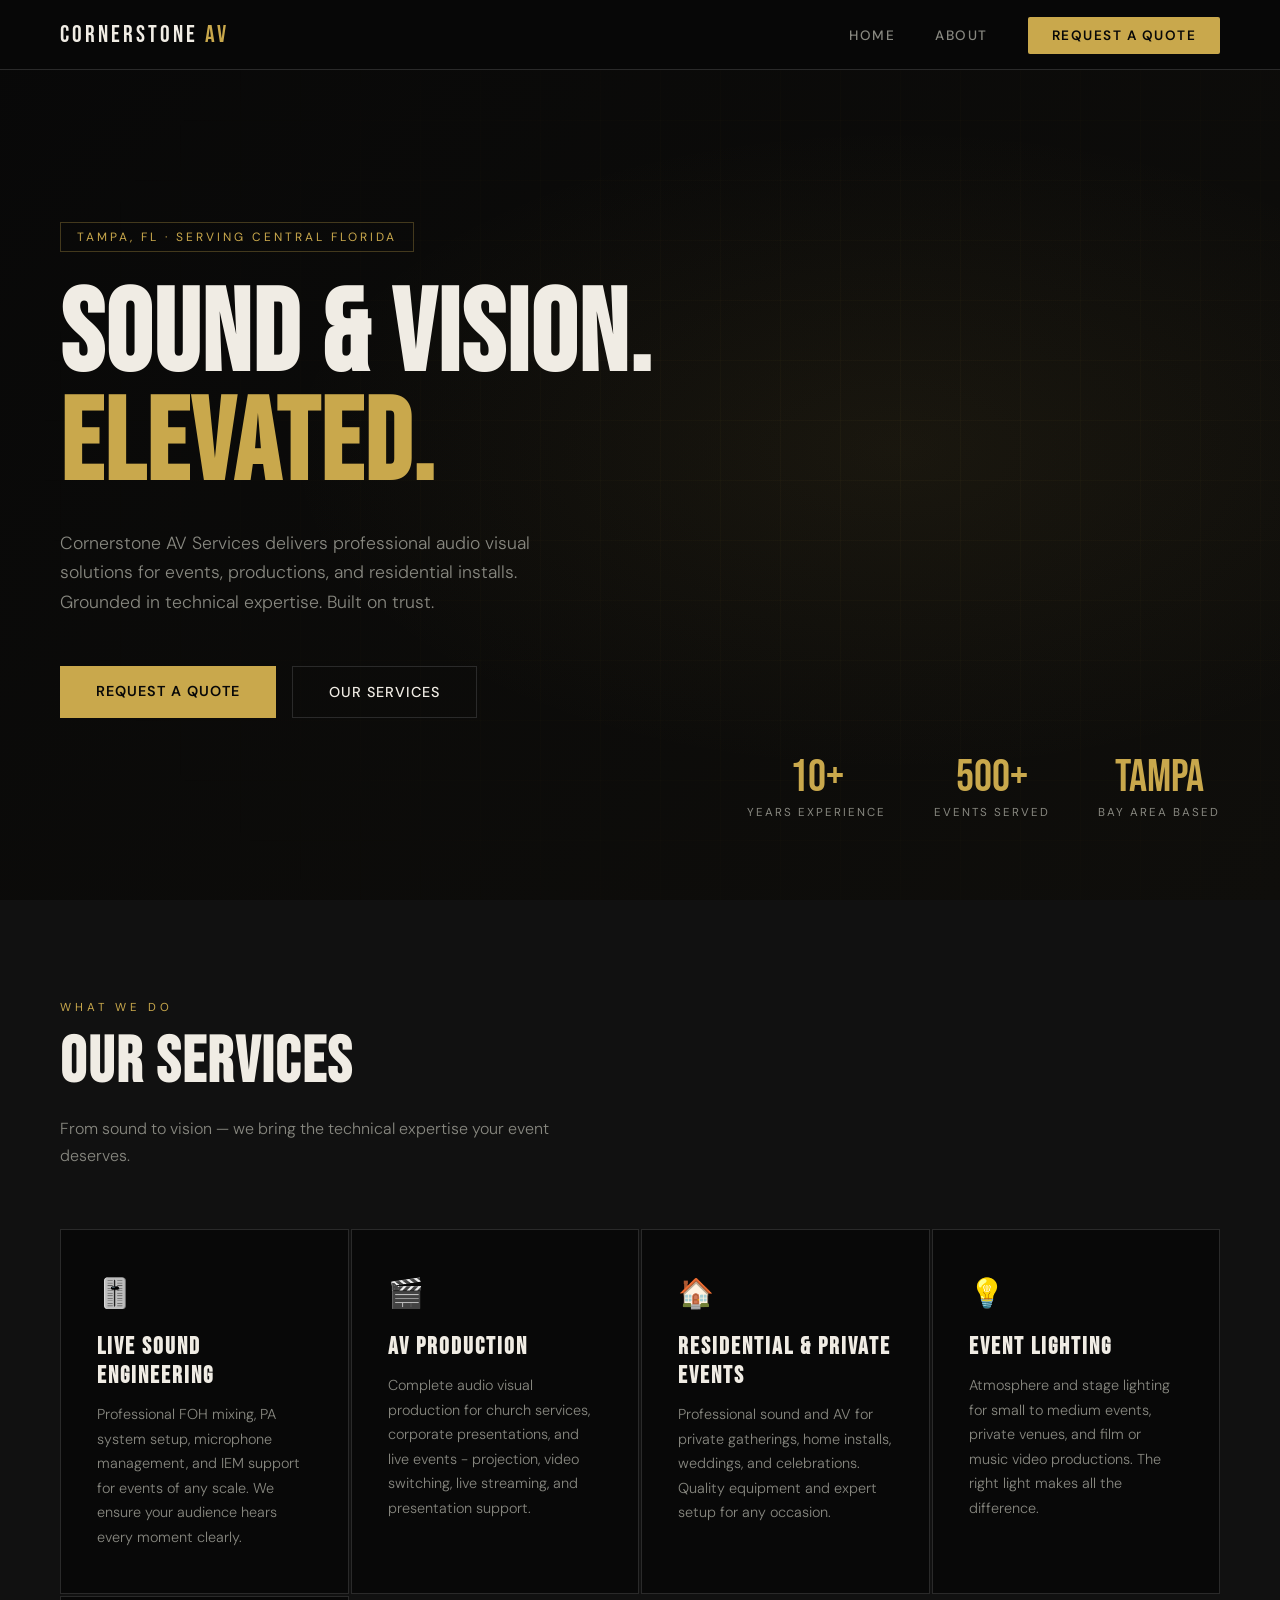
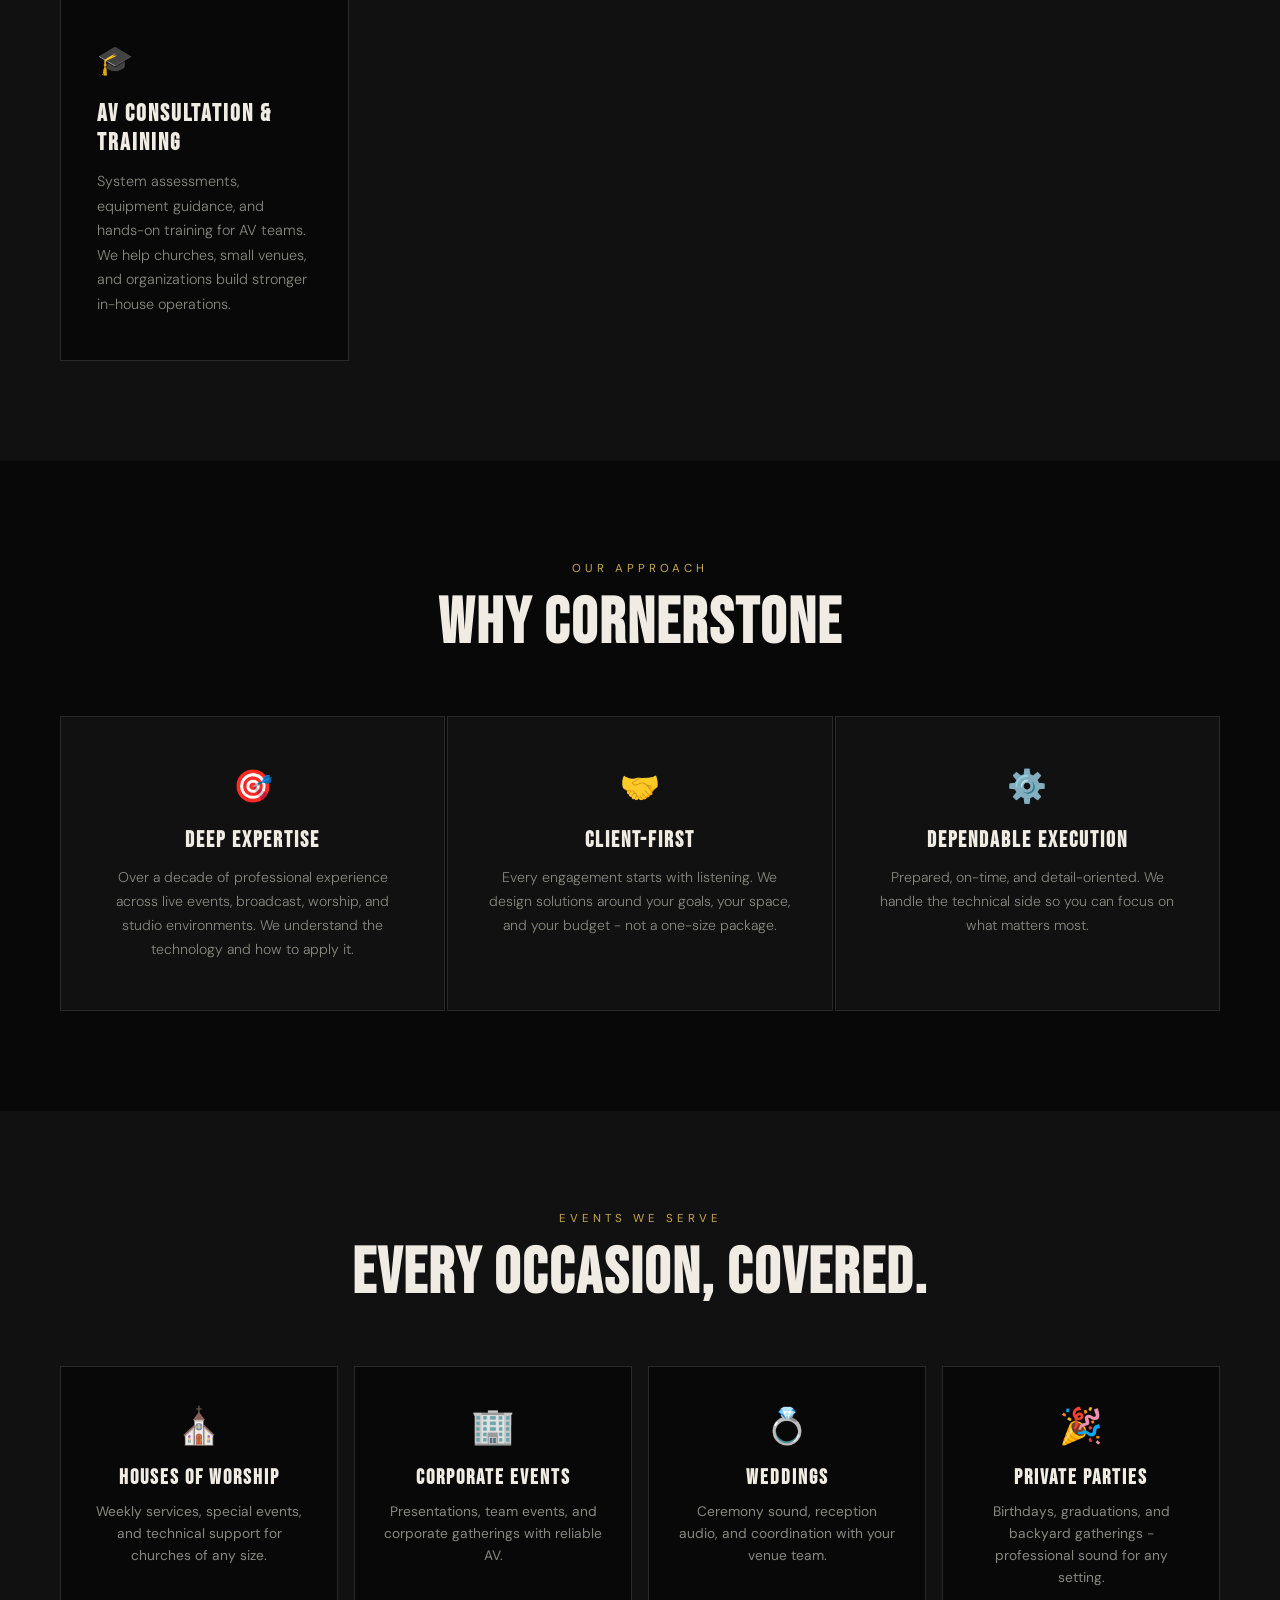
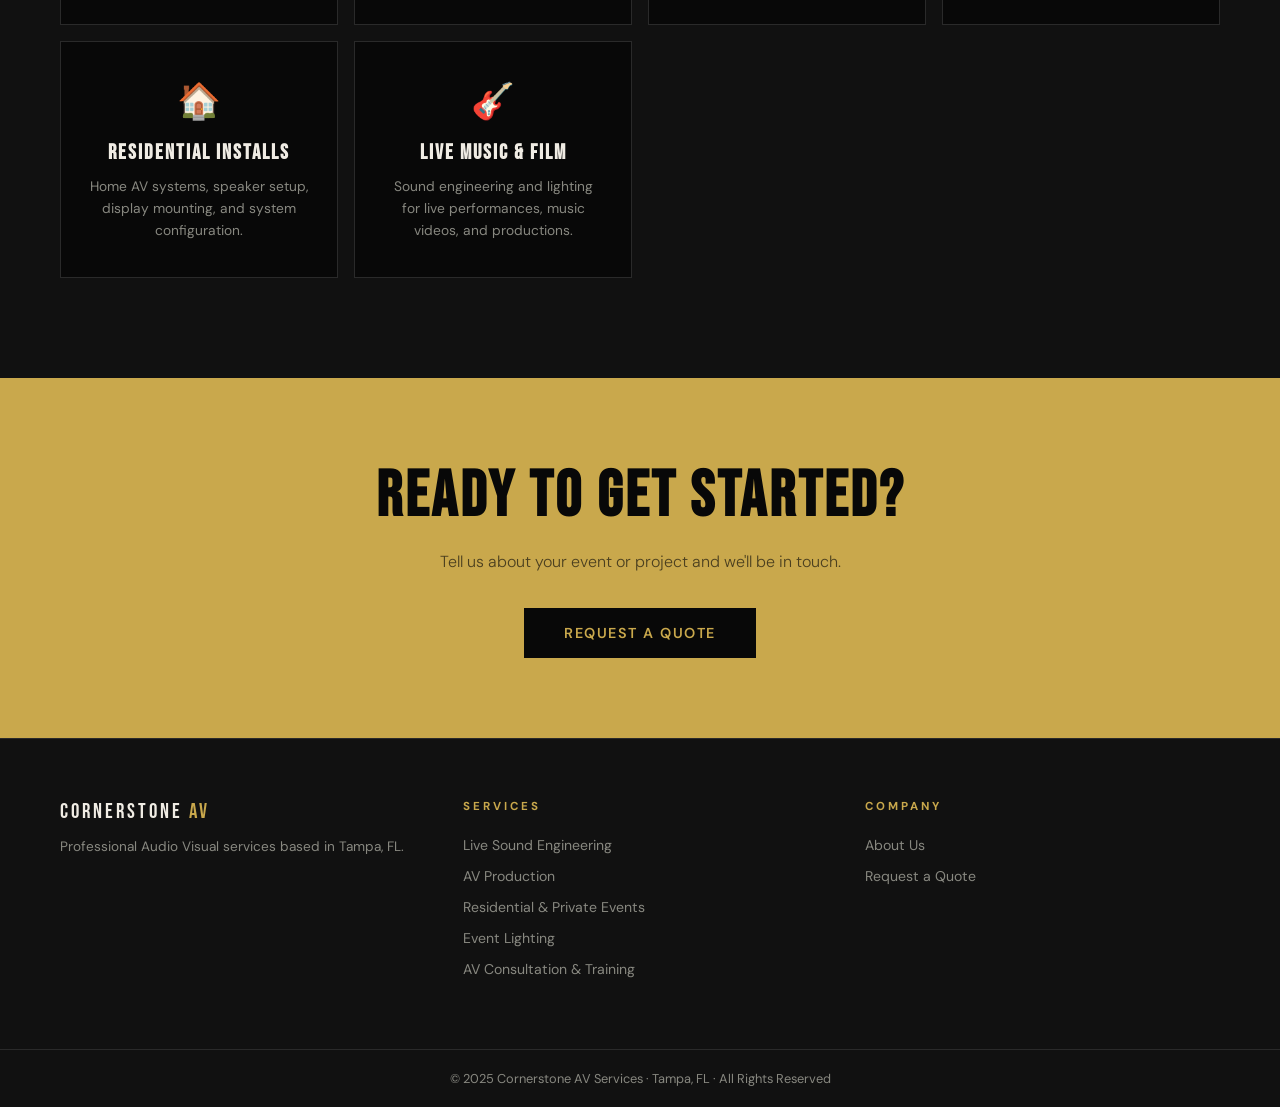
==== commit 808f4e94: "Replace 'and' with '-' in hero and service descriptions Updated text to replace 'and' with '-' for c" ====
--- a/index.html
+++ b/index.html
@@ -26,7 +26,7 @@
   <div class="hero-bg"></div>
   <div class="hero-grid"></div>
   <div class="hero-content">
-    <div class="hero-tag">Tampa, FL &middot; Serving the Greater Tampa Bay Area</div>
+    <div class="hero-tag">Tampa, FL &middot; Serving Central Florida</div>
     <h1>Sound &amp; Vision.<br><span>Elevated.</span></h1>
     <p class="hero-sub">Cornerstone AV Services delivers professional audio visual solutions for events, productions, and residential installs. Grounded in technical expertise. Built on trust.</p>
     <div class="hero-actions">
@@ -66,7 +66,7 @@
     <div class="service-card">
       <span class="service-icon">🎬</span>
       <h3>AV Production</h3>
-      <p>Complete audio visual production for church services, corporate presentations, and live events — projection, video switching, live streaming, and presentation support.</p>
+      <p>Complete audio visual production for church services, corporate presentations, and live events - projection, video switching, live streaming, and presentation support.</p>
     </div>
     <div class="service-card">
       <span class="service-icon">🏠</span>
@@ -101,7 +101,7 @@
     <div class="pillar">
       <span class="pillar-icon">🤝</span>
       <h3>Client-First</h3>
-      <p>Every engagement starts with listening. We design solutions around your goals, your space, and your budget — not a one-size package.</p>
+      <p>Every engagement starts with listening. We design solutions around your goals, your space, and your budget - not a one-size package.</p>
     </div>
     <div class="pillar">
       <span class="pillar-icon">⚙️</span>
@@ -136,7 +136,7 @@
     <div class="event-card">
       <span class="event-emoji">🎉</span>
       <h3>Private Parties</h3>
-      <p>Birthdays, graduations, and backyard gatherings — professional sound for any setting.</p>
+      <p>Birthdays, graduations, and backyard gatherings - professional sound for any setting.</p>
     </div>
     <div class="event-card">
       <span class="event-emoji">🏠</span>
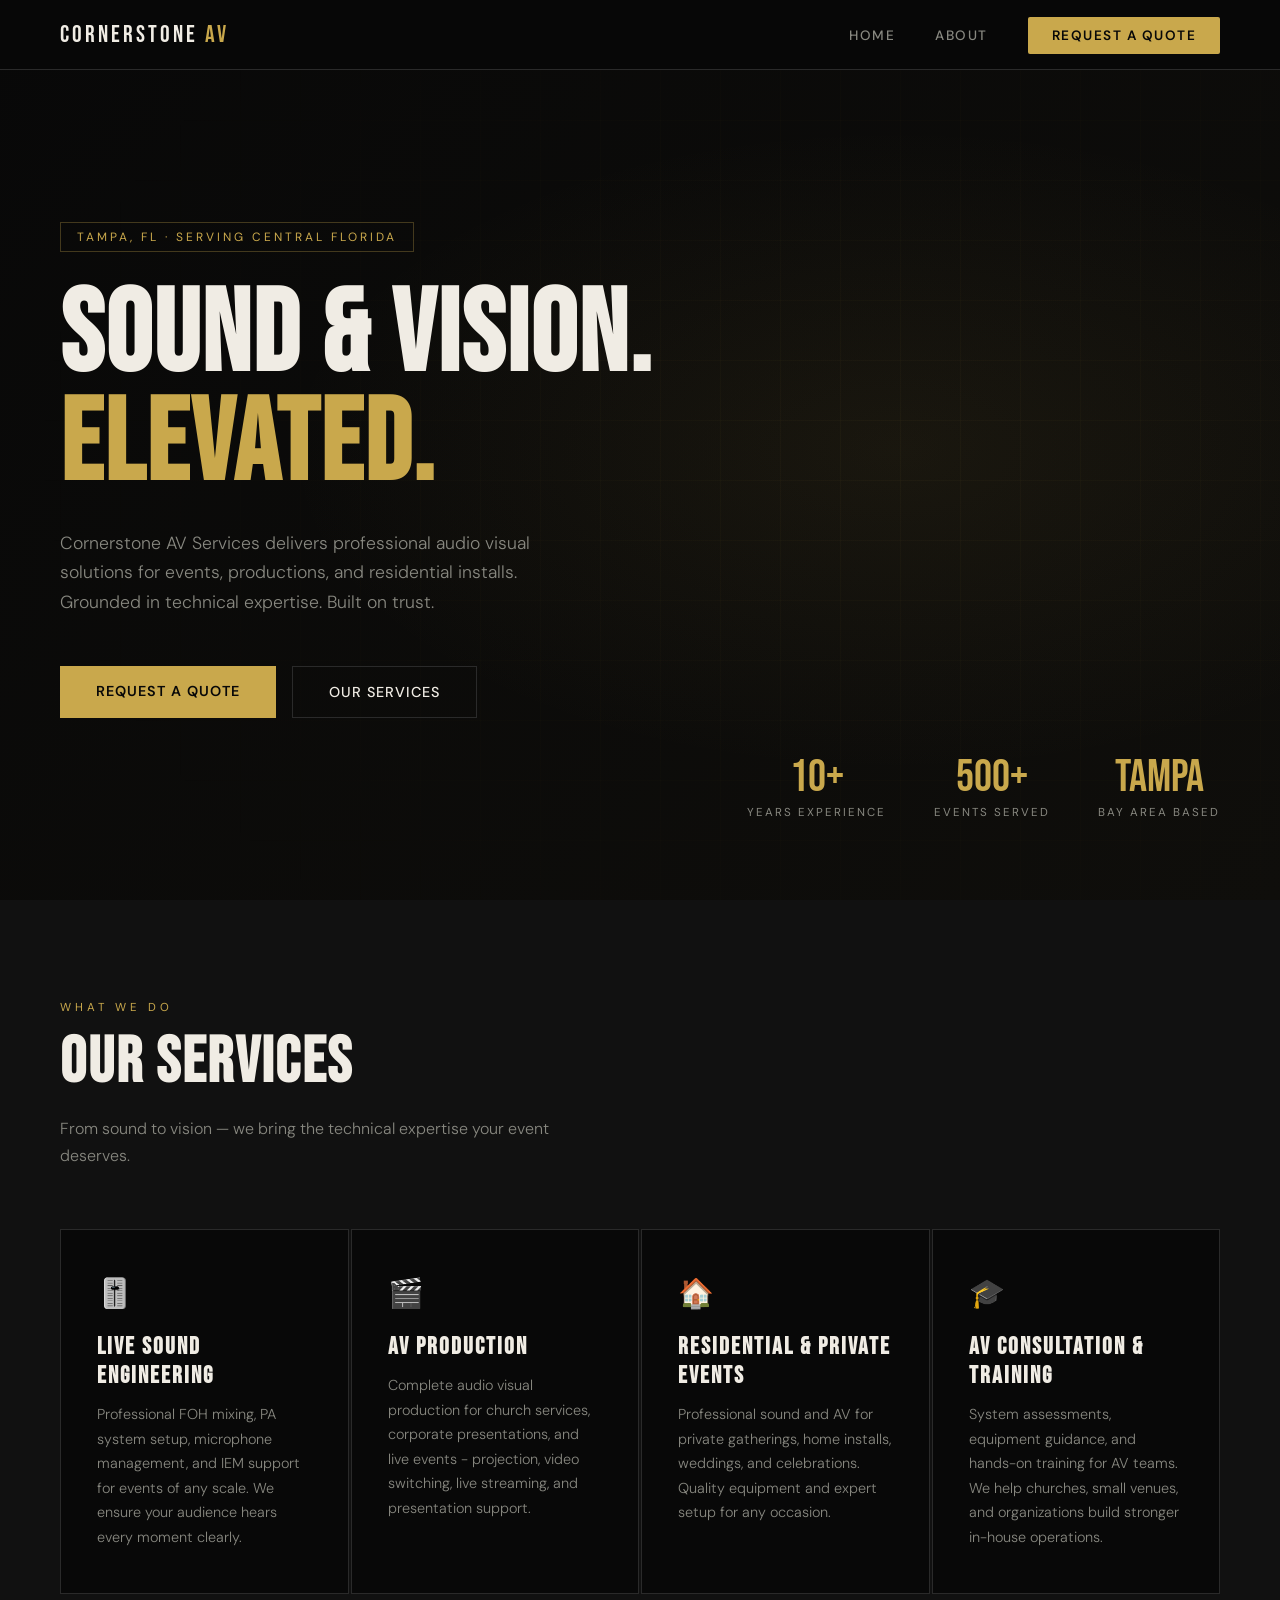
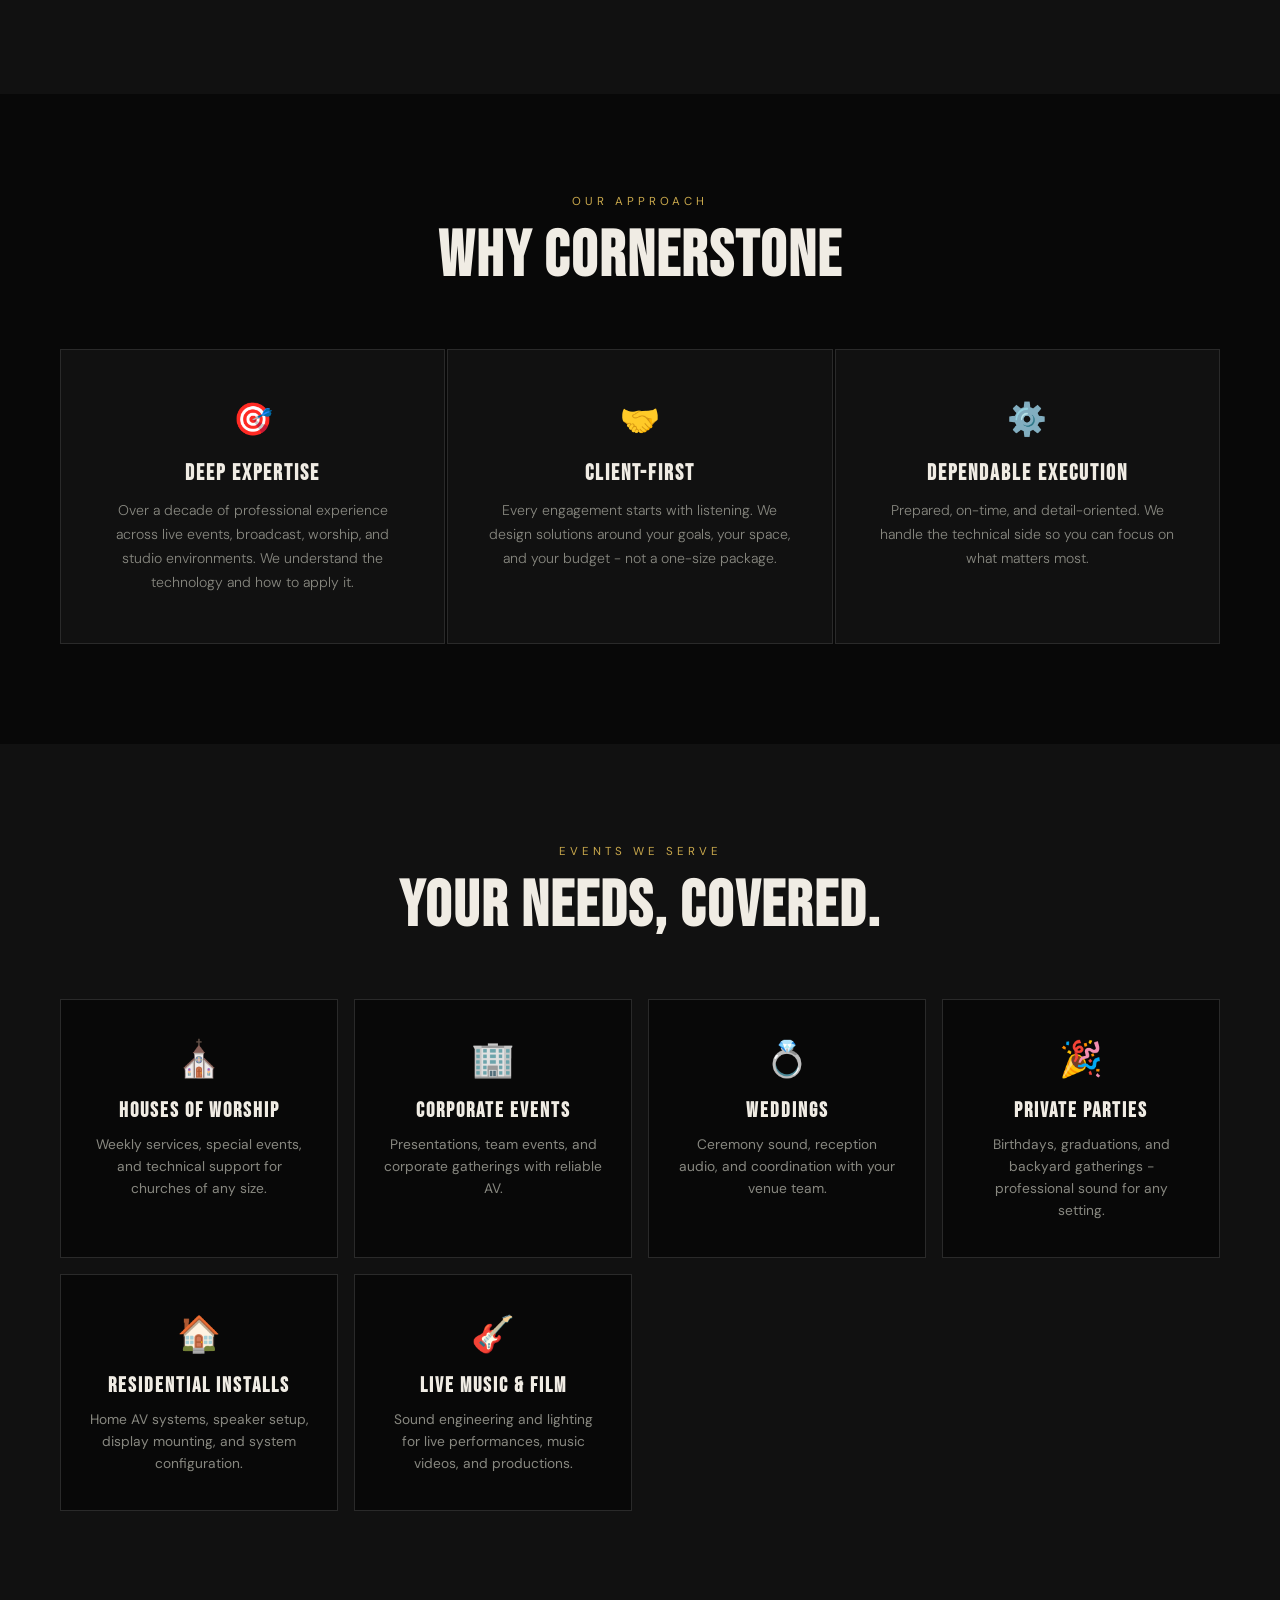
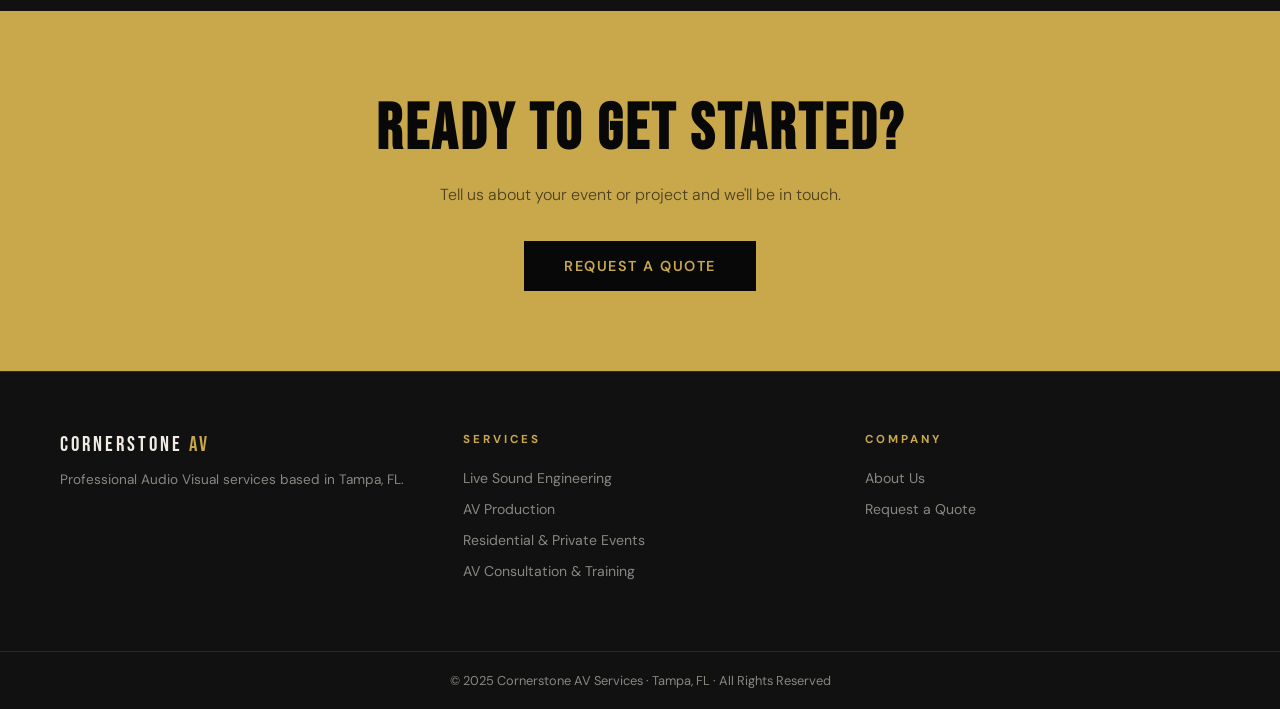
==== commit 3c79de81: "Remove Event Lighting and update section title Removed Event Lighting section and updated section ti" ====
--- a/index.html
+++ b/index.html
@@ -74,11 +74,6 @@
       <p>Professional sound and AV for private gatherings, home installs, weddings, and celebrations. Quality equipment and expert setup for any occasion.</p>
     </div>
     <div class="service-card">
-      <span class="service-icon">💡</span>
-      <h3>Event Lighting</h3>
-      <p>Atmosphere and stage lighting for small to medium events, private venues, and film or music video productions. The right light makes all the difference.</p>
-    </div>
-    <div class="service-card">
       <span class="service-icon">🎓</span>
       <h3>AV Consultation &amp; Training</h3>
       <p>System assessments, equipment guidance, and hands-on training for AV teams. We help churches, small venues, and organizations build stronger in-house operations.</p>
@@ -115,7 +110,7 @@
 <section class="events-section">
   <div class="events-header">
     <span class="section-label">Events We Serve</span>
-    <h2 class="section-title">Every Occasion, Covered.</h2>
+    <h2 class="section-title">Your Needs, Covered.</h2>
   </div>
   <div class="events-grid">
     <div class="event-card">
@@ -169,7 +164,6 @@
       <li><a href="index.html#services">Live Sound Engineering</a></li>
       <li><a href="index.html#services">AV Production</a></li>
       <li><a href="index.html#services">Residential &amp; Private Events</a></li>
-      <li><a href="index.html#services">Event Lighting</a></li>
       <li><a href="index.html#services">AV Consultation &amp; Training</a></li>
     </ul>
   </div>
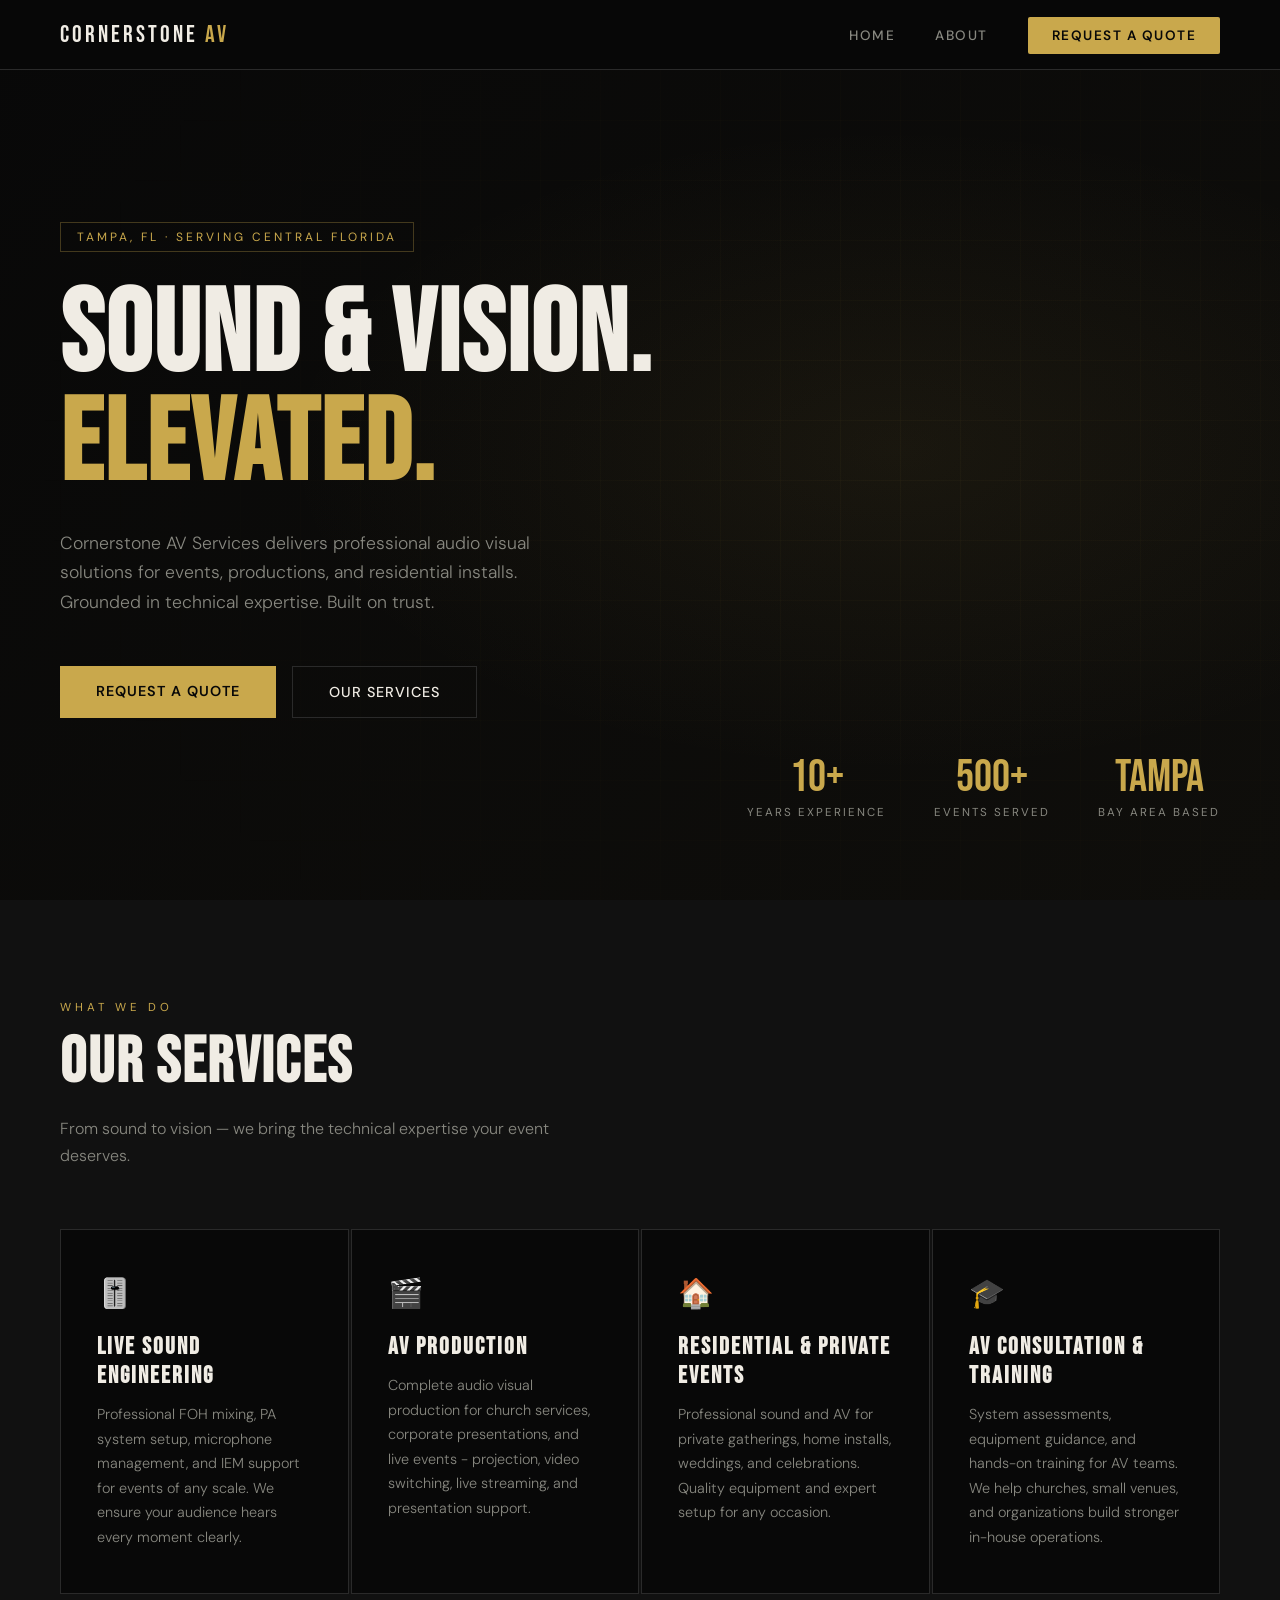
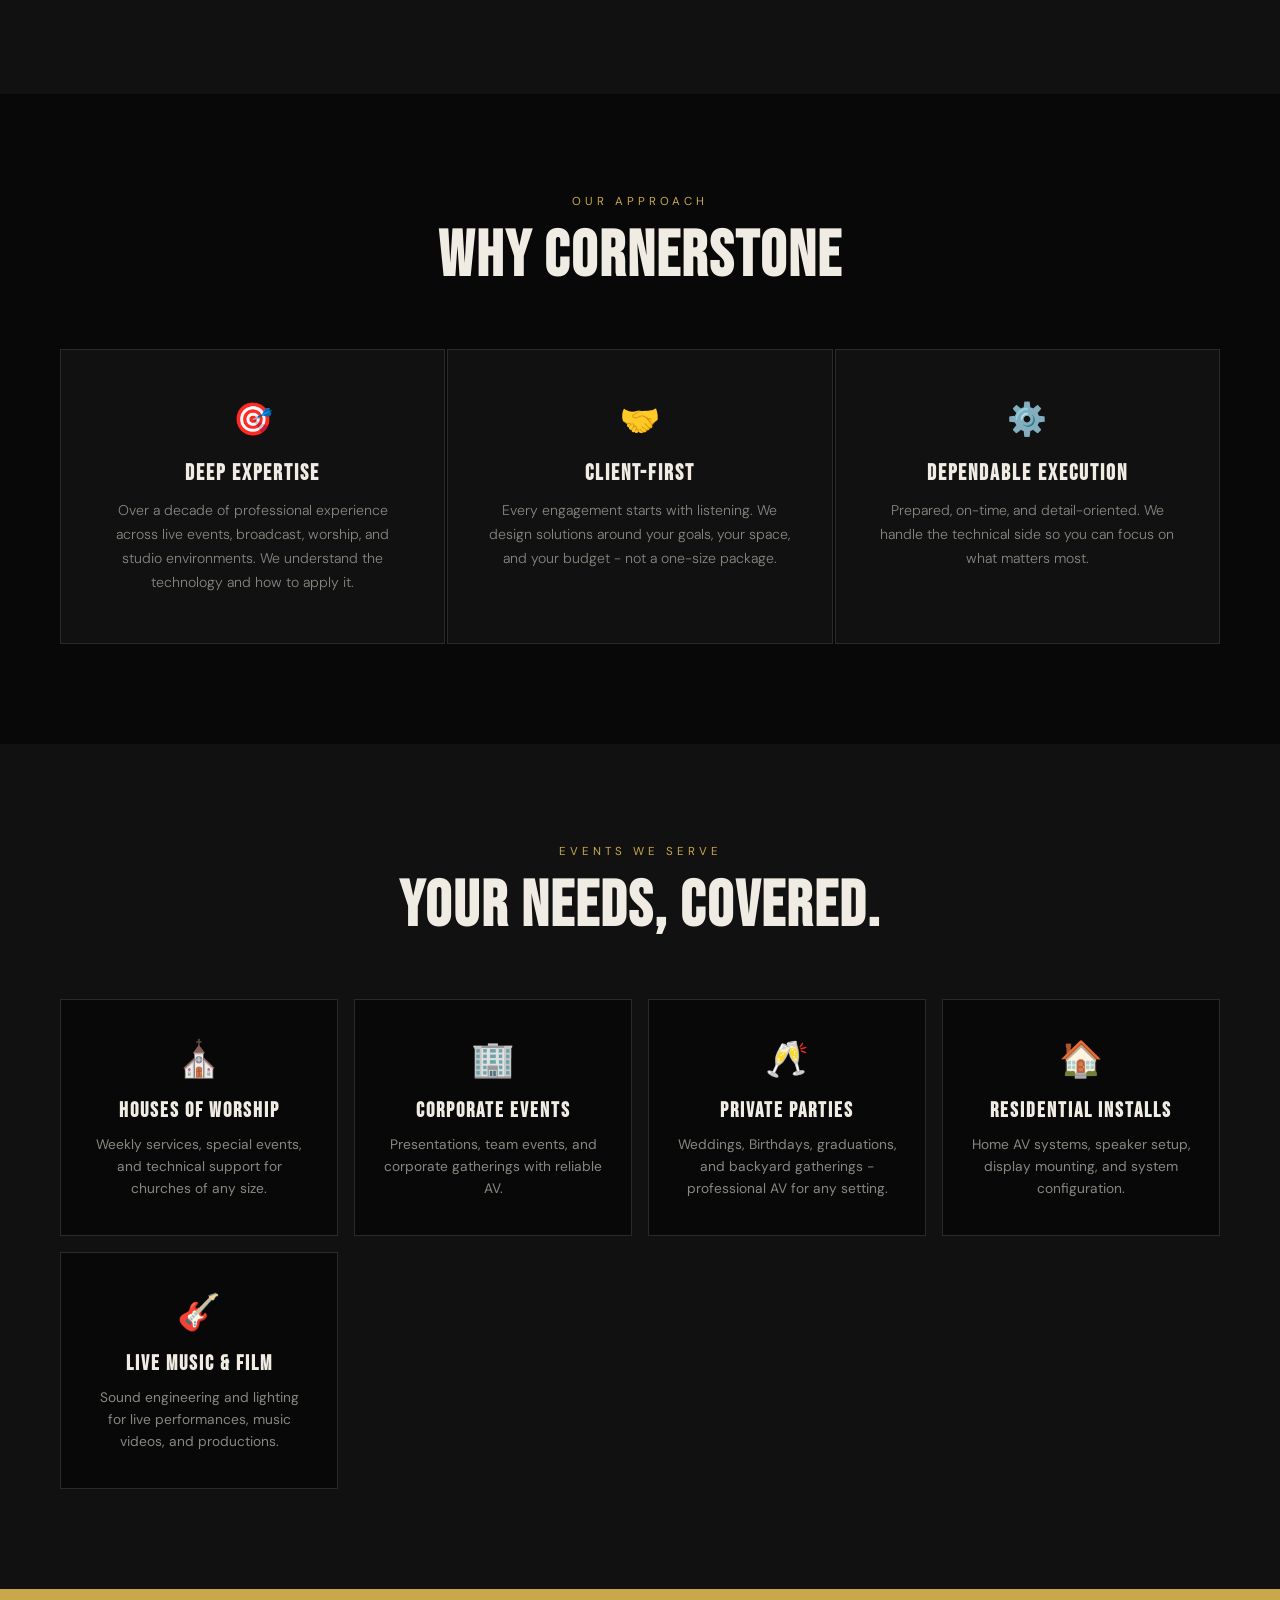
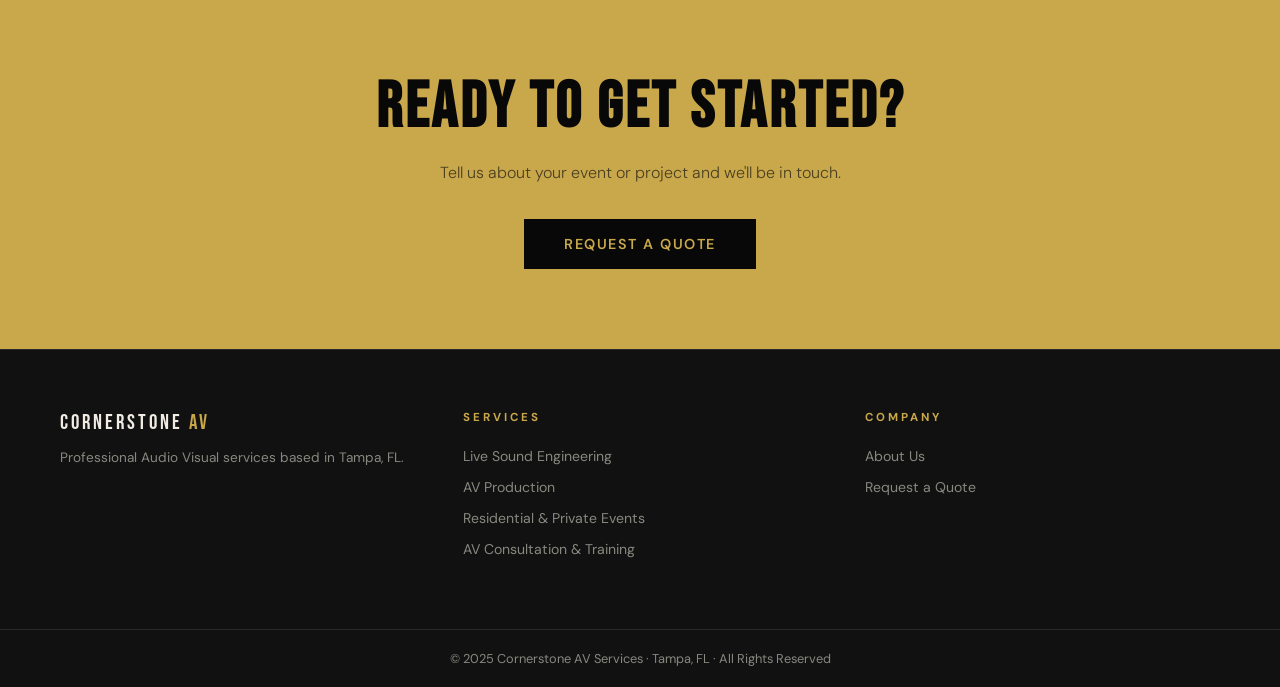
==== commit 4559aaf1: "Revise private party section in index.html Updated event descriptions and emojis for private parties" ====
--- a/index.html
+++ b/index.html
@@ -124,14 +124,9 @@
       <p>Presentations, team events, and corporate gatherings with reliable AV.</p>
     </div>
     <div class="event-card">
-      <span class="event-emoji">💍</span>
-      <h3>Weddings</h3>
-      <p>Ceremony sound, reception audio, and coordination with your venue team.</p>
-    </div>
-    <div class="event-card">
-      <span class="event-emoji">🎉</span>
+      <span class="event-emoji">🥂</span>
       <h3>Private Parties</h3>
-      <p>Birthdays, graduations, and backyard gatherings - professional sound for any setting.</p>
+      <p>Weddings, Birthdays, graduations, and backyard gatherings - professional AV for any setting.</p>
     </div>
     <div class="event-card">
       <span class="event-emoji">🏠</span>
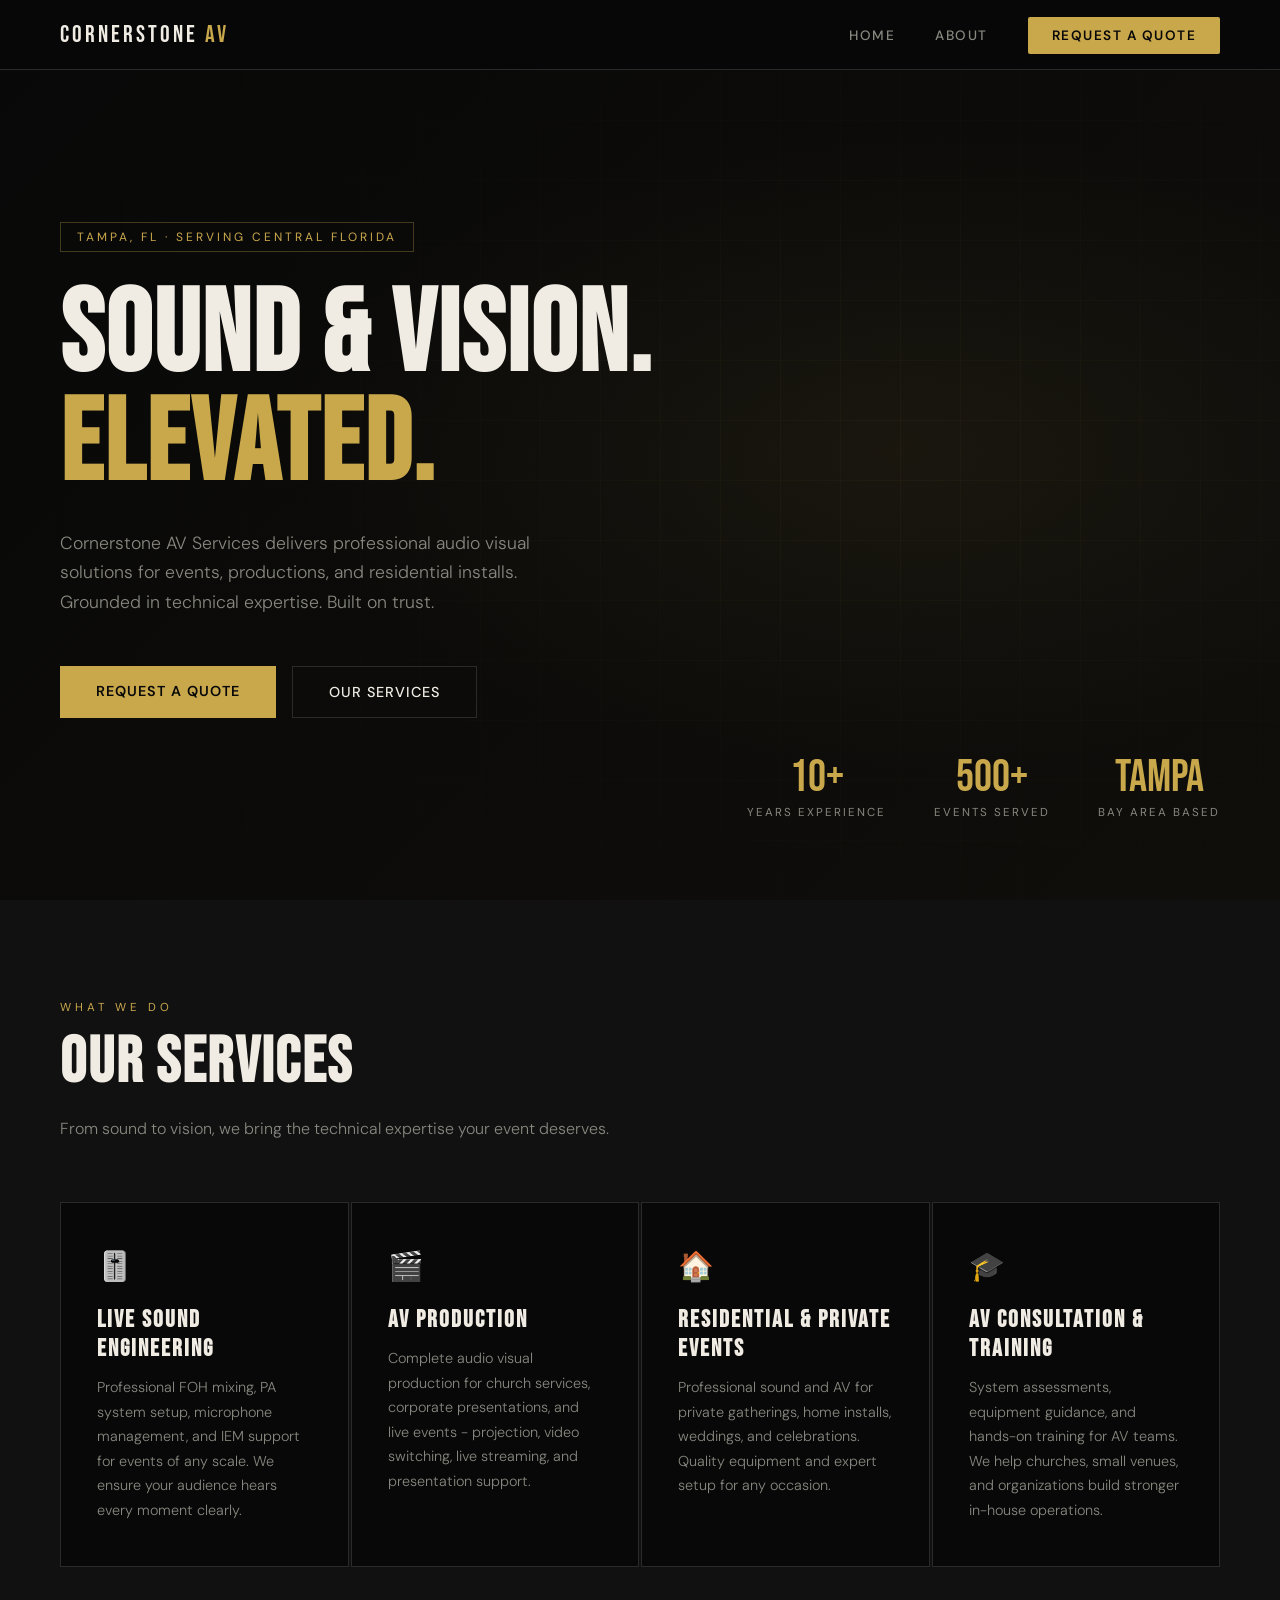
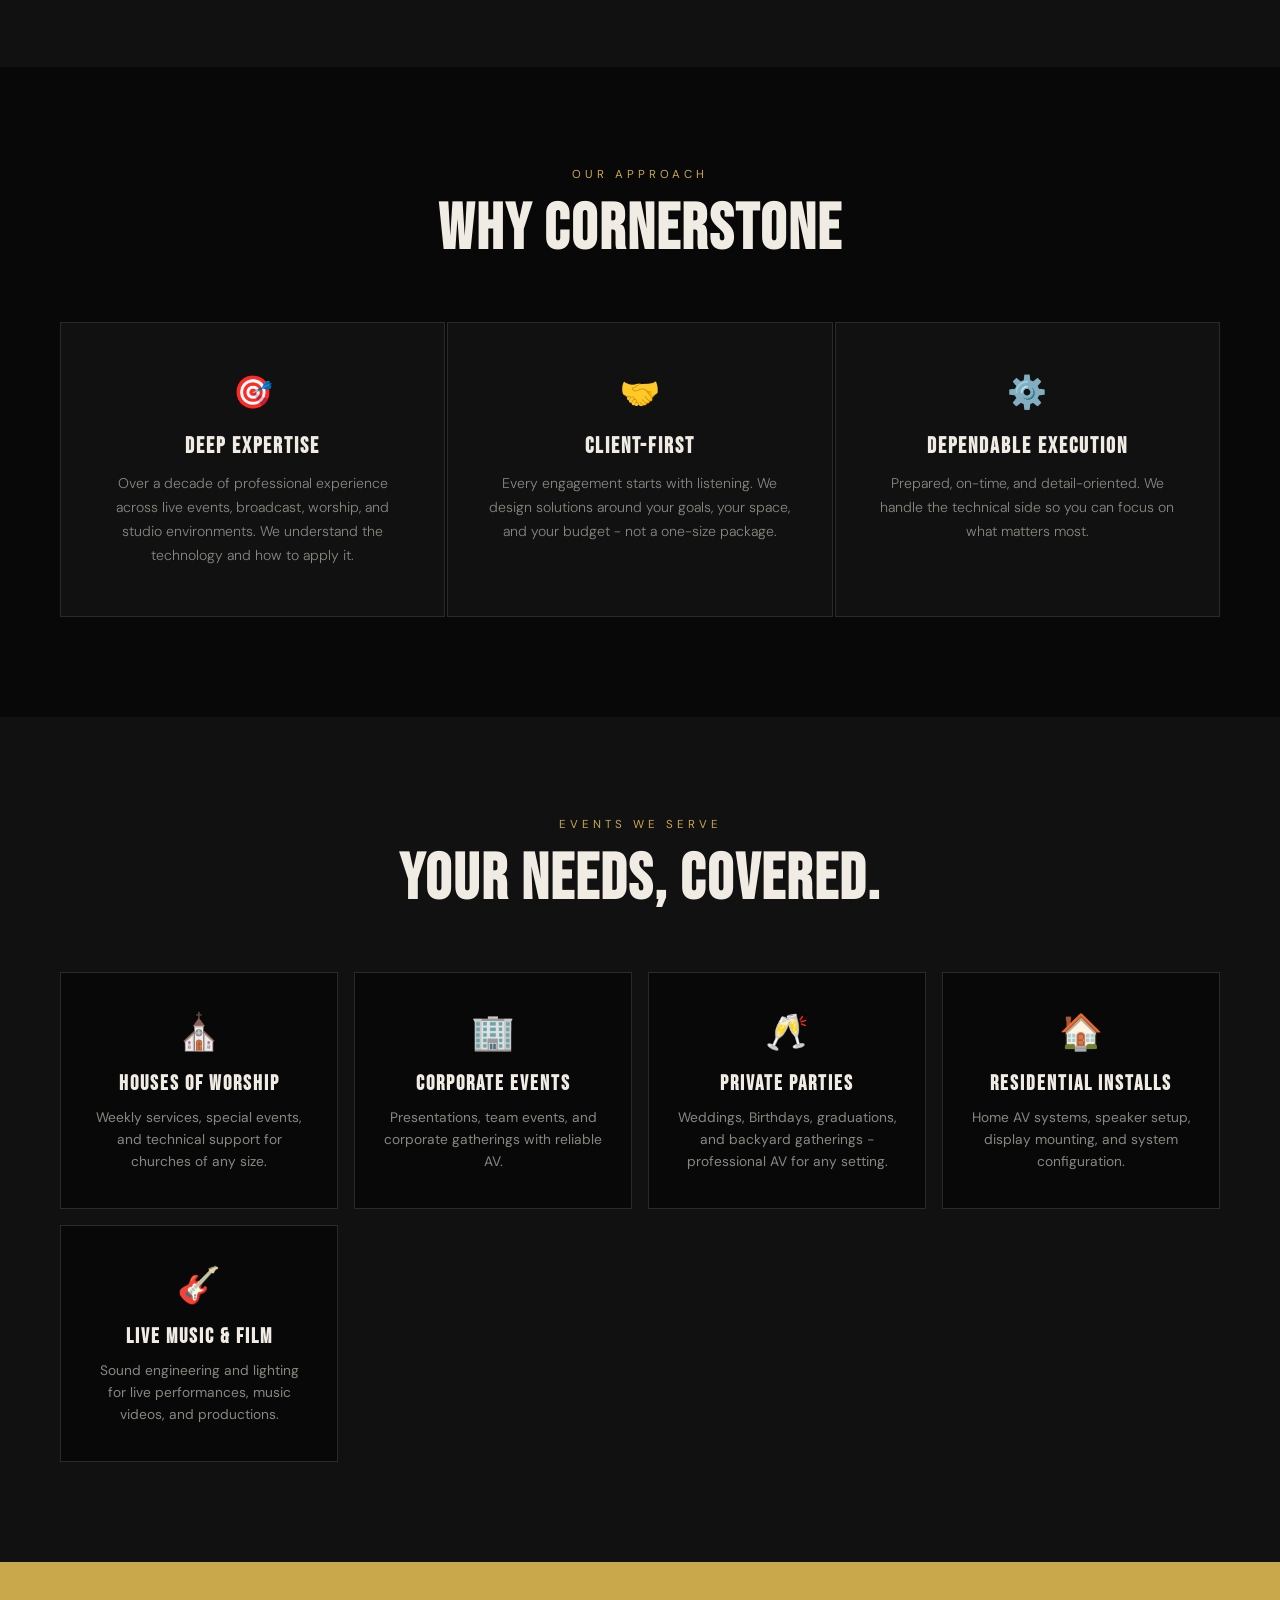
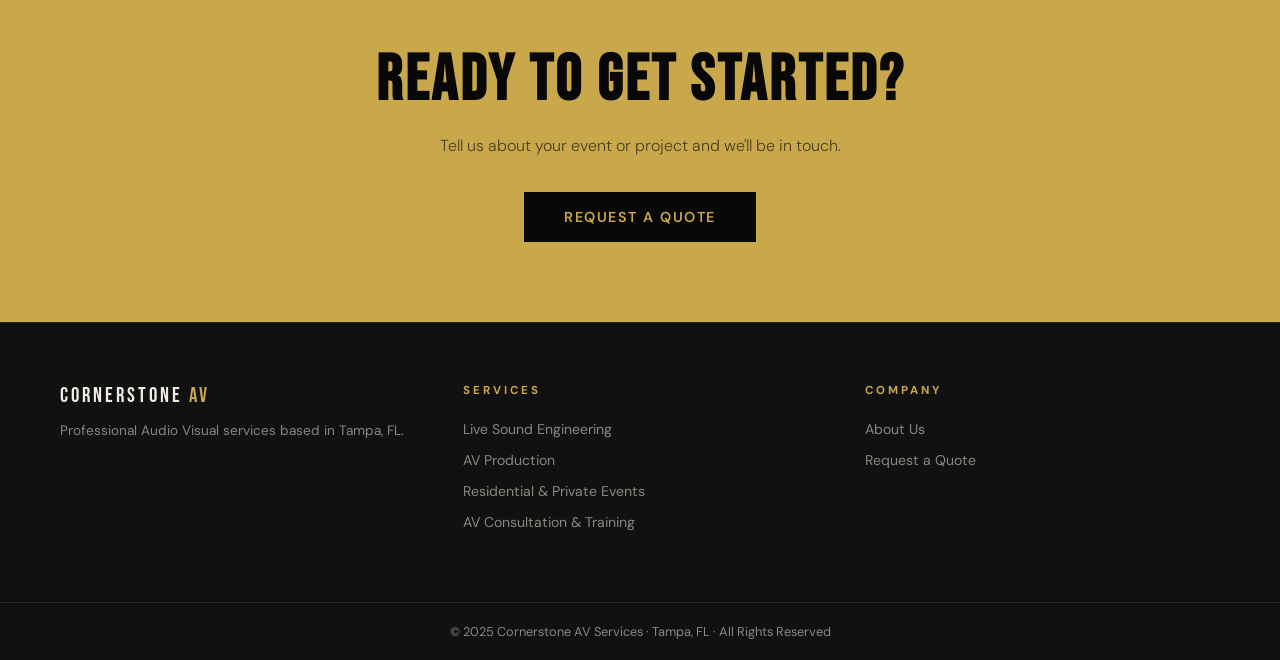
==== commit d1b78ebd: "Fix punctuation in services description" ====
--- a/index.html
+++ b/index.html
@@ -55,7 +55,7 @@
   <div class="services-header">
     <span class="section-label">What We Do</span>
     <h2 class="section-title">Our Services</h2>
-    <p class="section-desc">From sound to vision — we bring the technical expertise your event deserves.</p>
+    <p class="section-desc">From sound to vision, we bring the technical expertise your event deserves.</p>
   </div>
   <div class="services-grid">
     <div class="service-card">
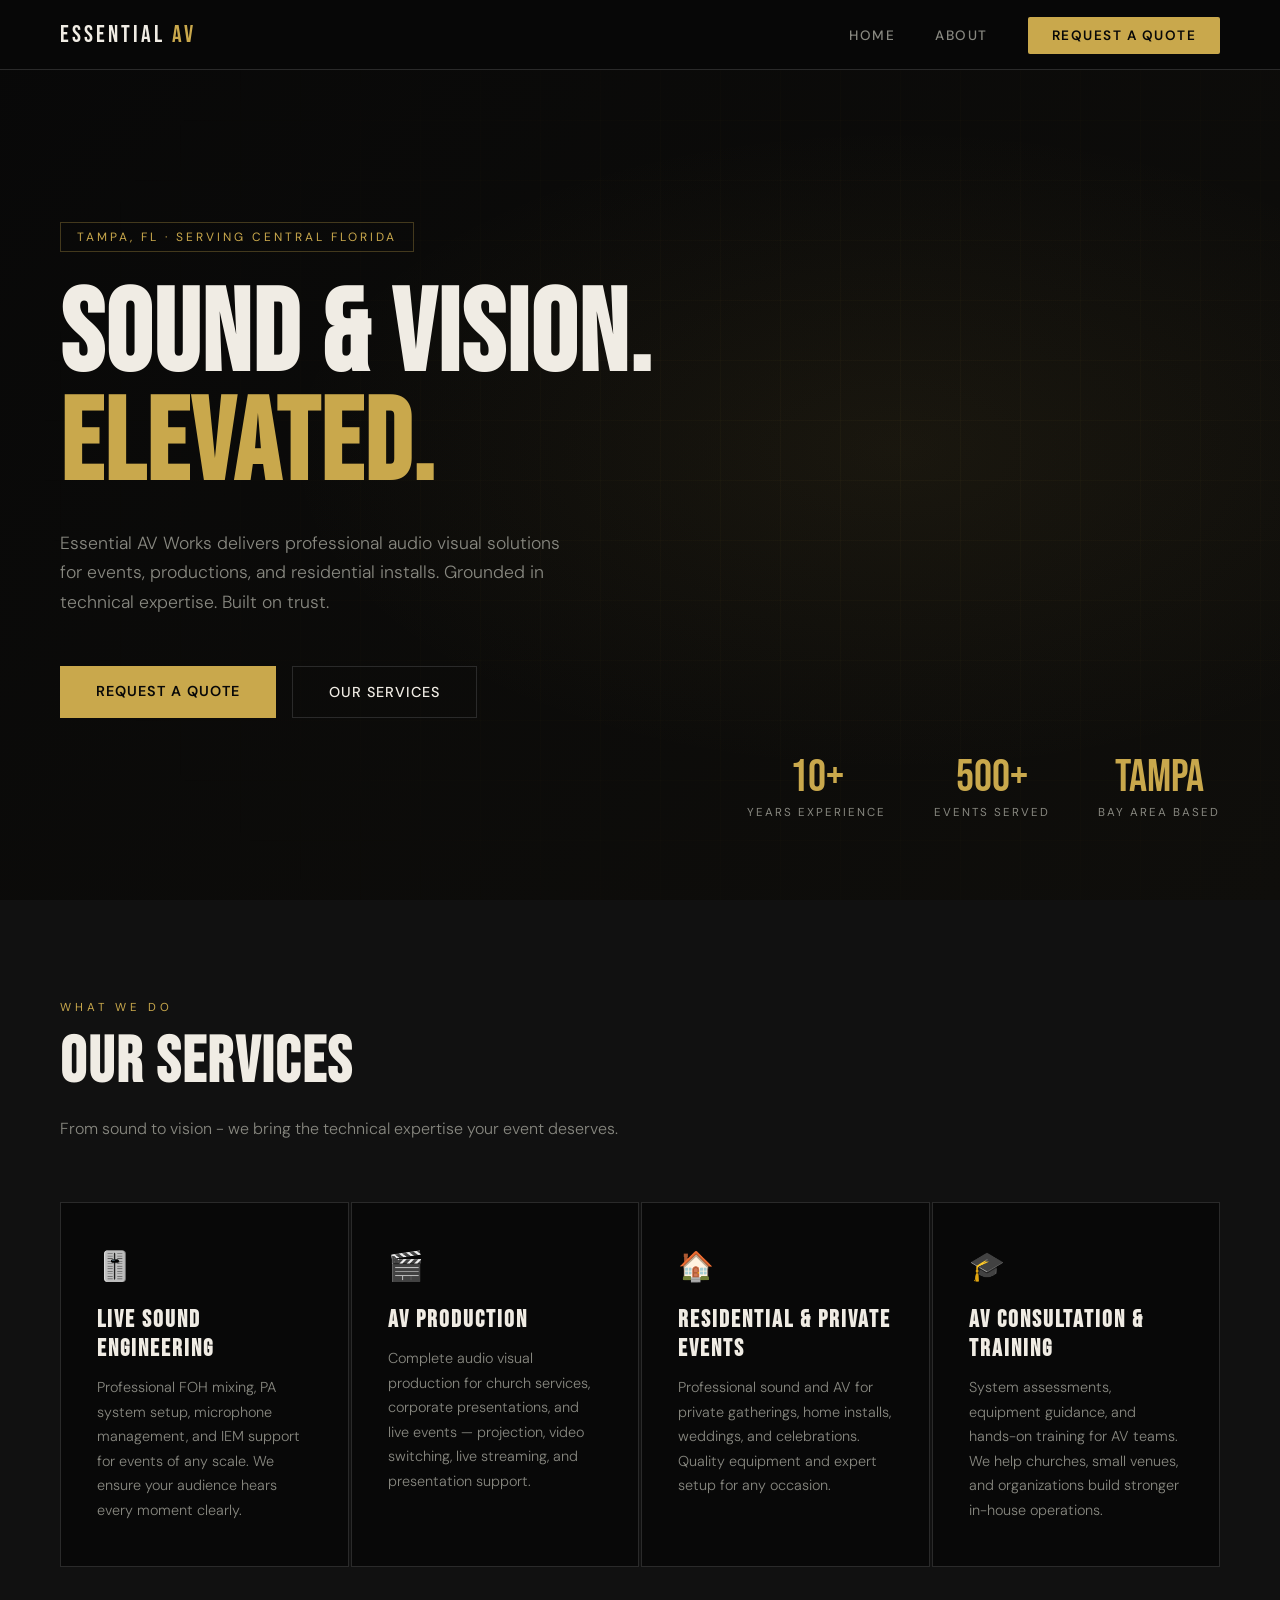
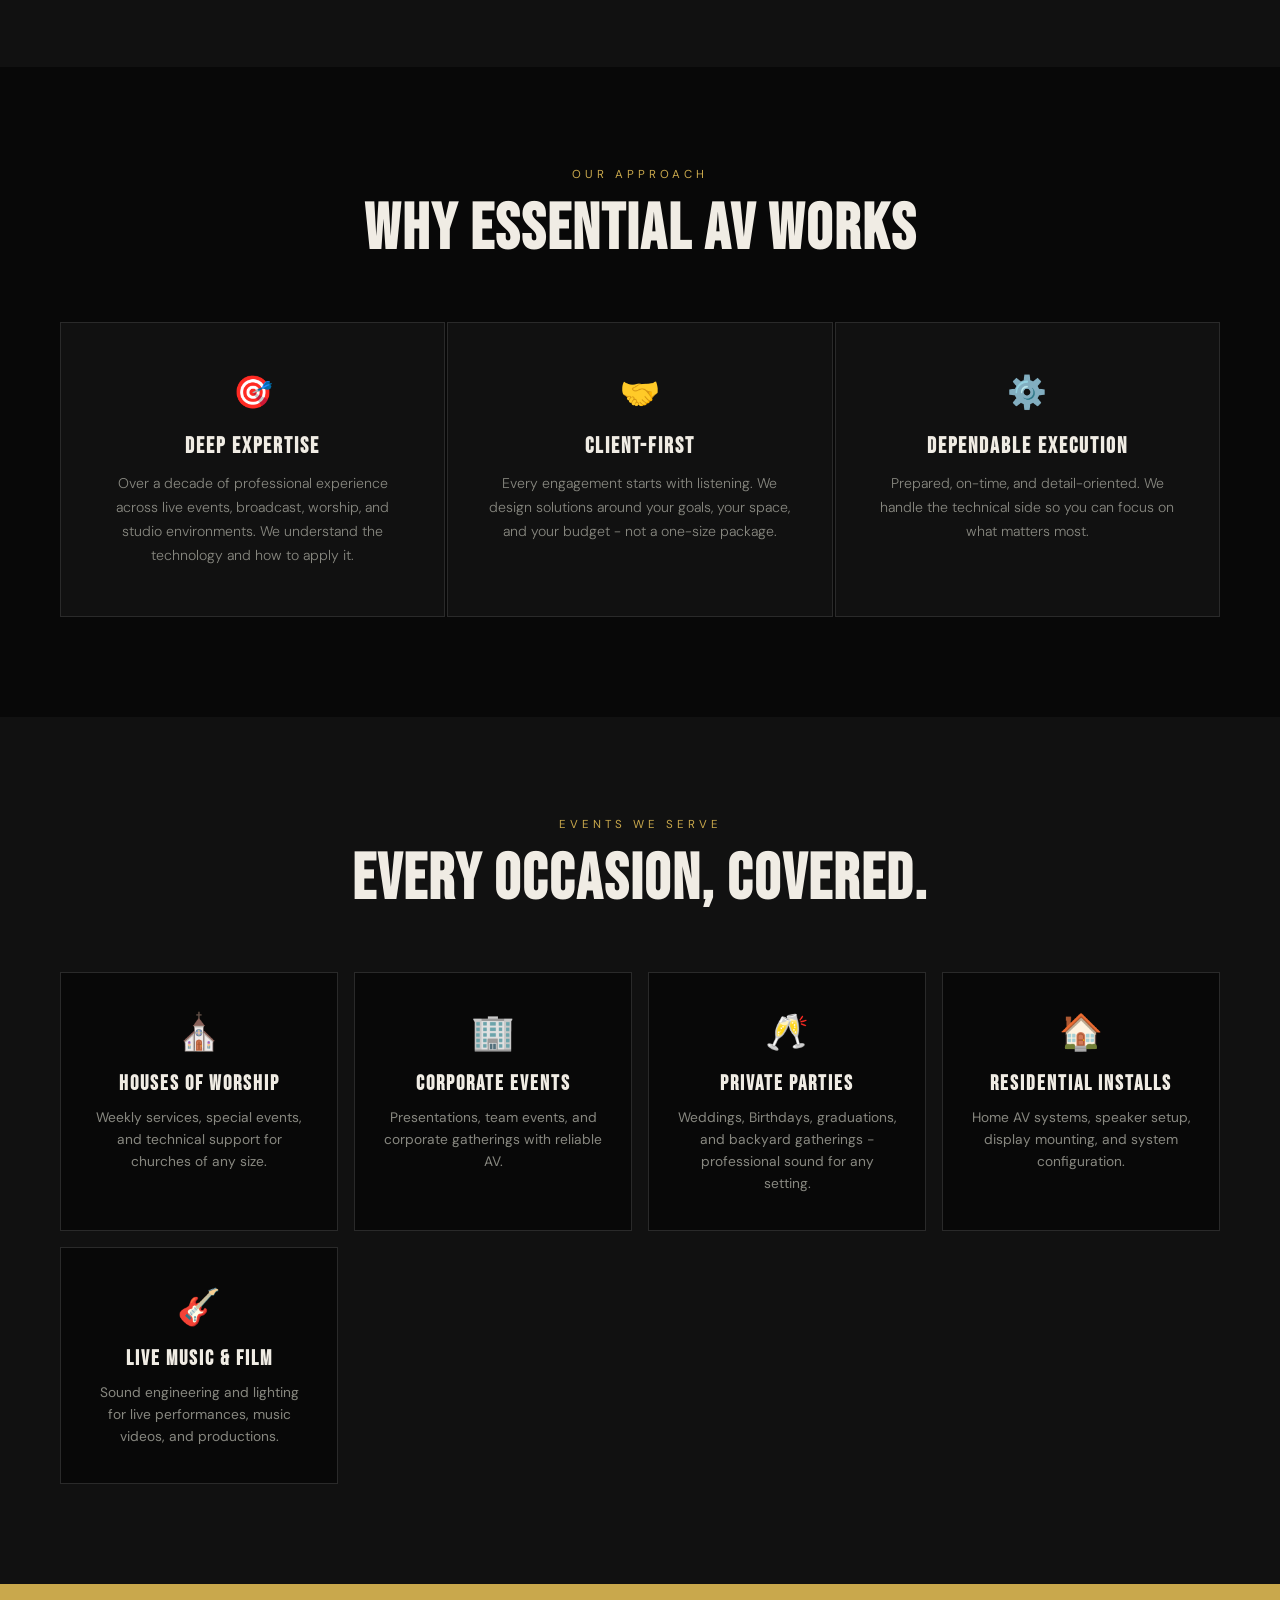
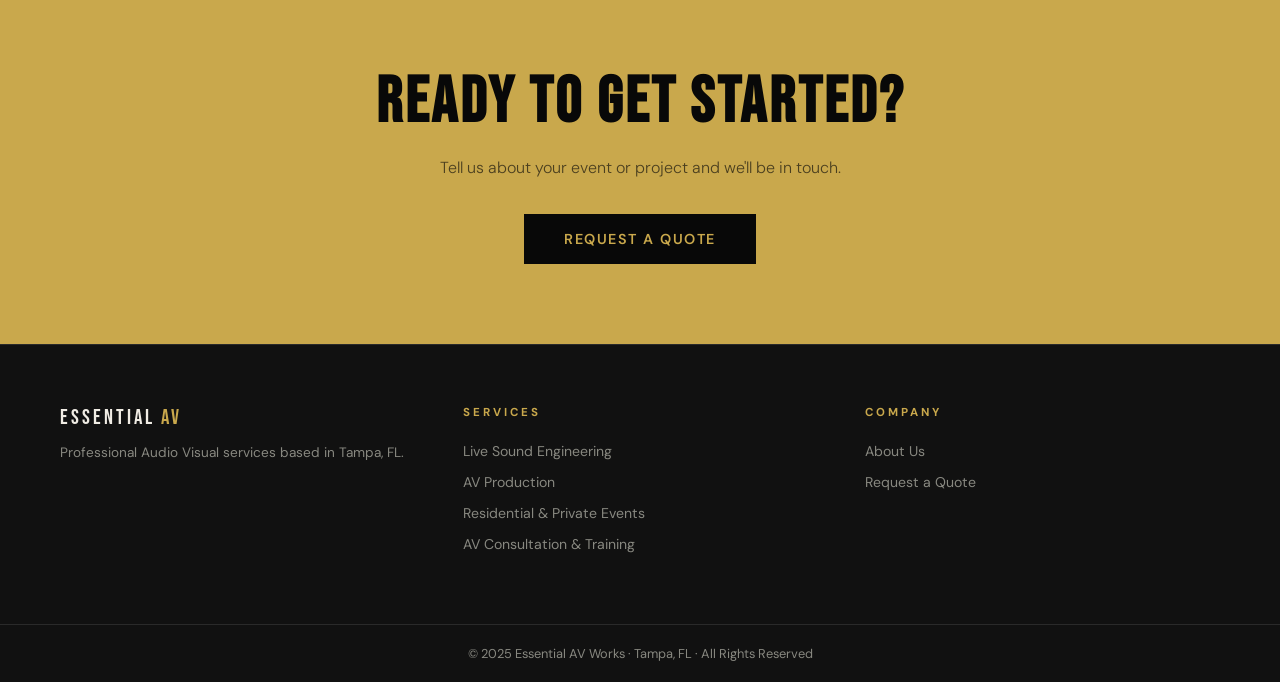
==== commit adb4373f: "Remove event lighting service section Removed event lighting service description from the HTML." ====
--- a/index.html
+++ b/index.html
@@ -3,14 +3,14 @@
 <head>
 <meta charset="utf-8">
 <meta name="viewport" content="width=device-width, initial-scale=1.0">
-<title>Cornerstone AV Services | Tampa, FL</title>
+<title>Essential AV Works | Tampa, FL</title>
 <meta name="description" content="Professional Audio Visual services in Tampa, FL. Live sound, AV production, residential installs, and event support.">
 <link rel="stylesheet" href="style.css">
 </head>
 <body>
 
 <nav>
-  <a href="index.html" class="nav-logo">CORNERSTONE <span>AV</span></a>
+  <a href="index.html" class="nav-logo">ESSENTIAL <span>AV</span></a>
   <button class="hamburger" id="hamburger" aria-label="Menu">
     <span></span><span></span><span></span>
   </button>
@@ -28,7 +28,7 @@
   <div class="hero-content">
     <div class="hero-tag">Tampa, FL &middot; Serving Central Florida</div>
     <h1>Sound &amp; Vision.<br><span>Elevated.</span></h1>
-    <p class="hero-sub">Cornerstone AV Services delivers professional audio visual solutions for events, productions, and residential installs. Grounded in technical expertise. Built on trust.</p>
+    <p class="hero-sub">Essential AV Works delivers professional audio visual solutions for events, productions, and residential installs. Grounded in technical expertise. Built on trust.</p>
     <div class="hero-actions">
       <a href="contact.html" class="btn-primary">Request a Quote</a>
       <a href="#services" class="btn-outline">Our Services</a>
@@ -55,7 +55,7 @@
   <div class="services-header">
     <span class="section-label">What We Do</span>
     <h2 class="section-title">Our Services</h2>
-    <p class="section-desc">From sound to vision, we bring the technical expertise your event deserves.</p>
+    <p class="section-desc">From sound to vision - we bring the technical expertise your event deserves.</p>
   </div>
   <div class="services-grid">
     <div class="service-card">
@@ -66,7 +66,7 @@
     <div class="service-card">
       <span class="service-icon">🎬</span>
       <h3>AV Production</h3>
-      <p>Complete audio visual production for church services, corporate presentations, and live events - projection, video switching, live streaming, and presentation support.</p>
+      <p>Complete audio visual production for church services, corporate presentations, and live events — projection, video switching, live streaming, and presentation support.</p>
     </div>
     <div class="service-card">
       <span class="service-icon">🏠</span>
@@ -85,7 +85,7 @@
 <section class="pillars-section">
   <div style="max-width: 1200px; margin: 0 auto; text-align: center;">
     <span class="section-label">Our Approach</span>
-    <h2 class="section-title">Why Cornerstone</h2>
+    <h2 class="section-title">Why Essential AV Works</h2>
   </div>
   <div class="pillars-grid">
     <div class="pillar">
@@ -110,7 +110,7 @@
 <section class="events-section">
   <div class="events-header">
     <span class="section-label">Events We Serve</span>
-    <h2 class="section-title">Your Needs, Covered.</h2>
+    <h2 class="section-title">Every Occasion, Covered.</h2>
   </div>
   <div class="events-grid">
     <div class="event-card">
@@ -126,7 +126,7 @@
     <div class="event-card">
       <span class="event-emoji">🥂</span>
       <h3>Private Parties</h3>
-      <p>Weddings, Birthdays, graduations, and backyard gatherings - professional AV for any setting.</p>
+      <p>Weddings, Birthdays, graduations, and backyard gatherings - professional sound for any setting.</p>
     </div>
     <div class="event-card">
       <span class="event-emoji">🏠</span>
@@ -150,7 +150,7 @@
 
 <footer>
   <div class="footer-brand">
-    <a href="index.html" class="nav-logo">CORNERSTONE <span>AV</span></a>
+    <a href="index.html" class="nav-logo">ESSENTIAL <span>AV</span></a>
     <p>Professional Audio Visual services based in Tampa, FL.</p>
   </div>
   <div class="footer-col">
@@ -170,7 +170,7 @@
     </ul>
   </div>
 </footer>
-<div class="footer-bottom">&copy; 2025 Cornerstone AV Services &middot; Tampa, FL &middot; All Rights Reserved</div>
+<div class="footer-bottom">&copy; 2025 Essential AV Works &middot; Tampa, FL &middot; All Rights Reserved</div>
 
 <script>
   const btn = document.getElementById('hamburger');
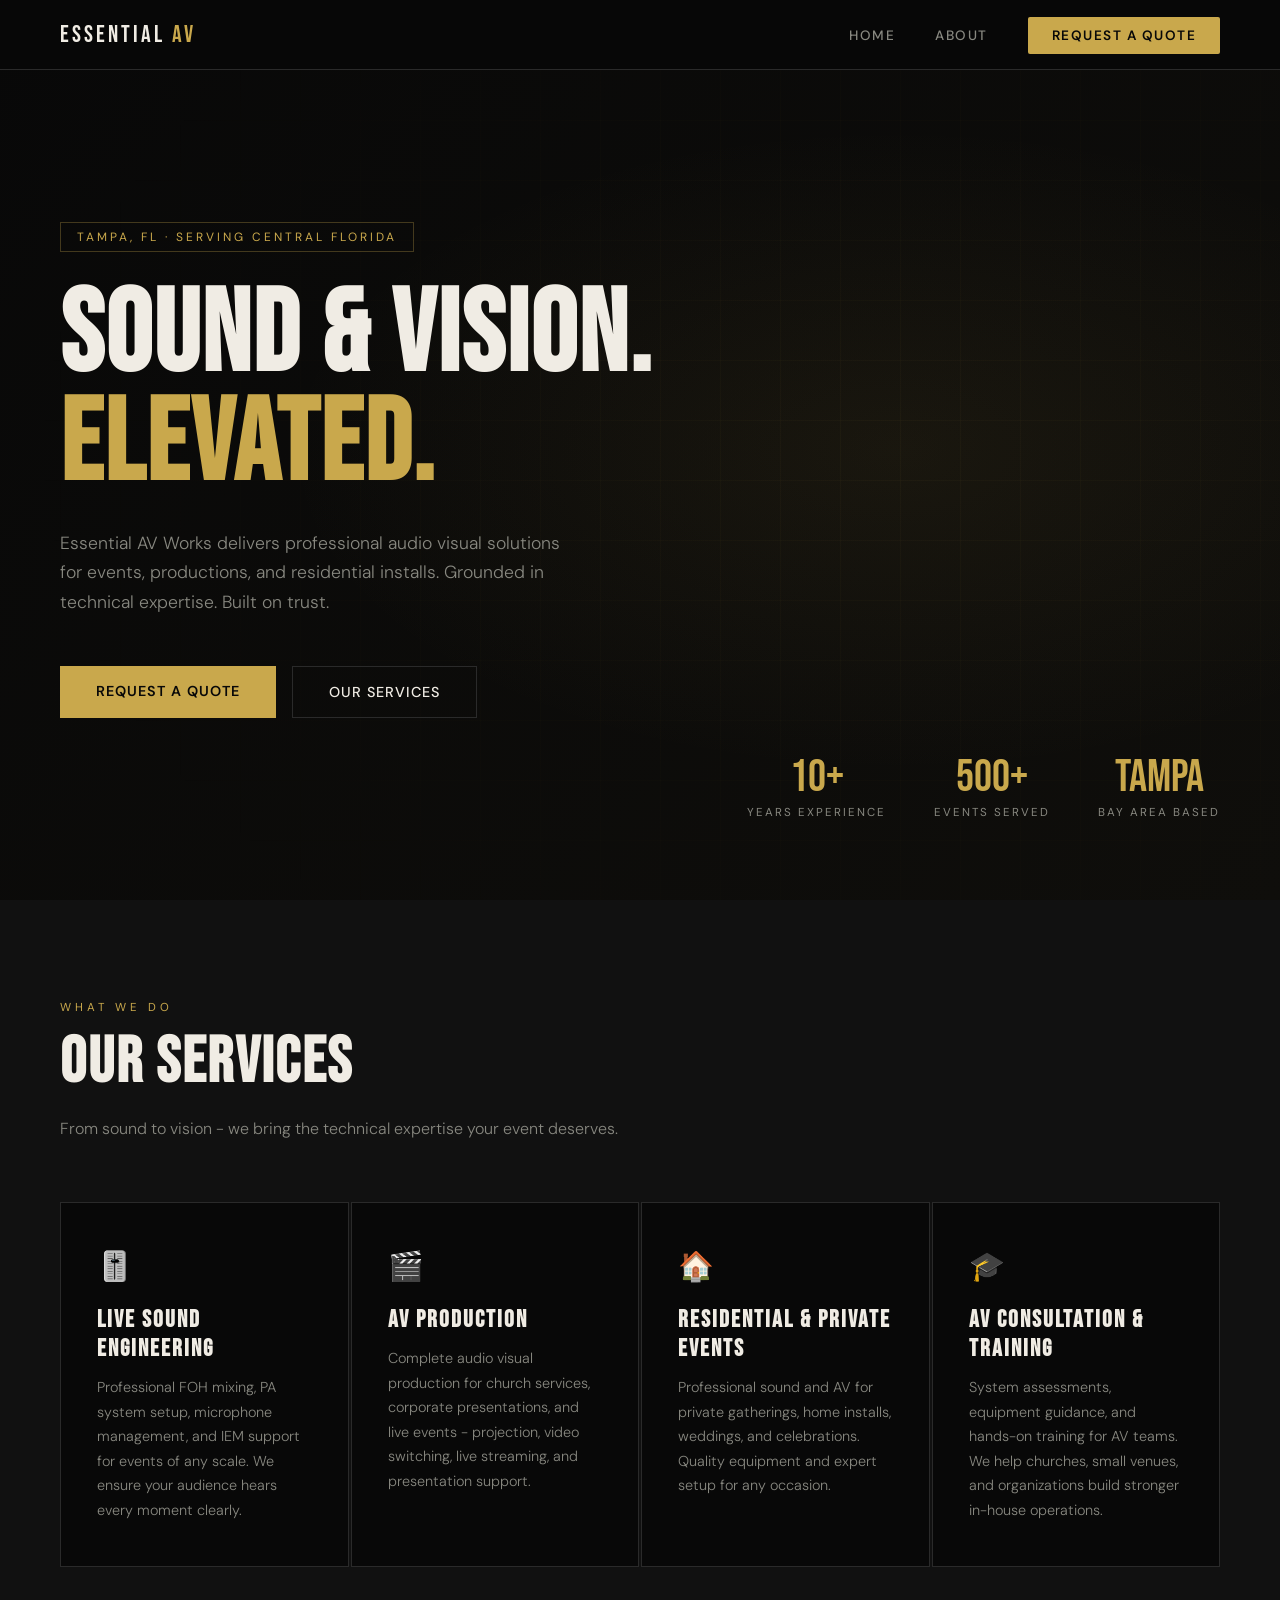
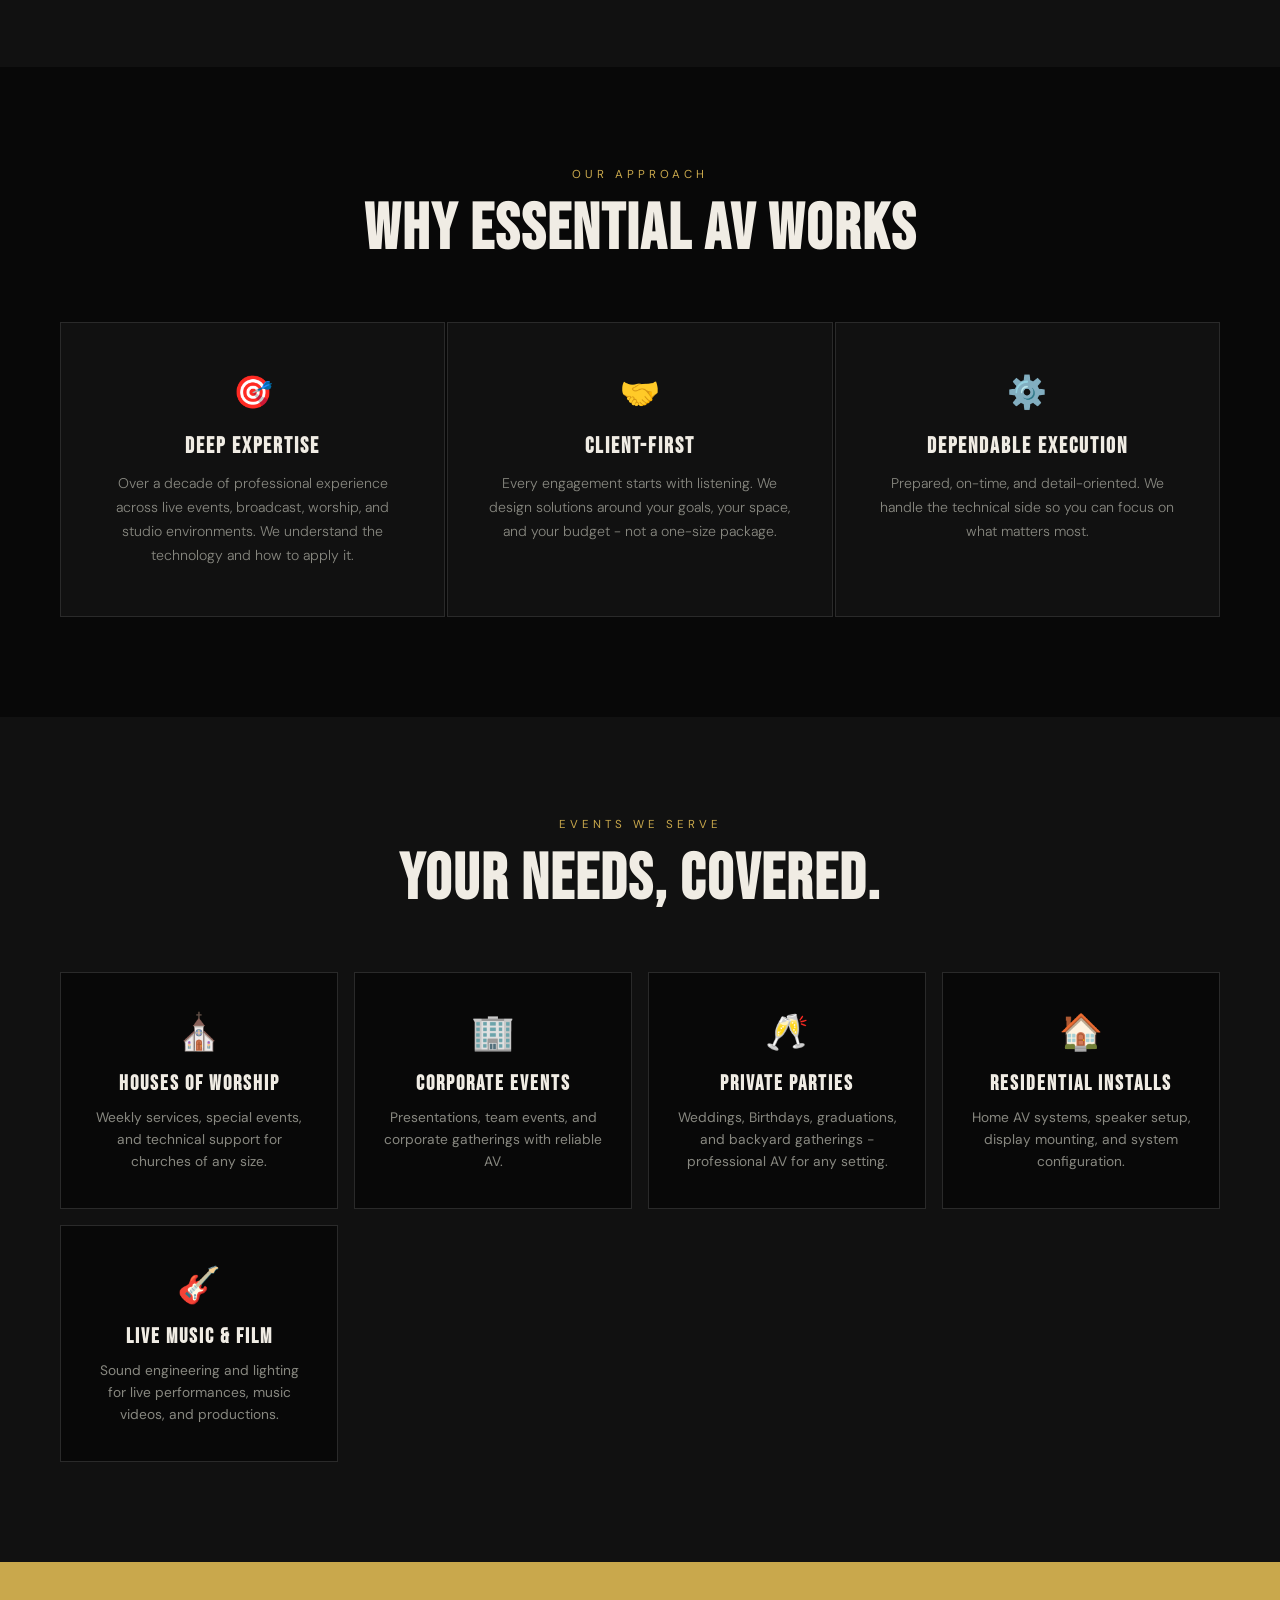
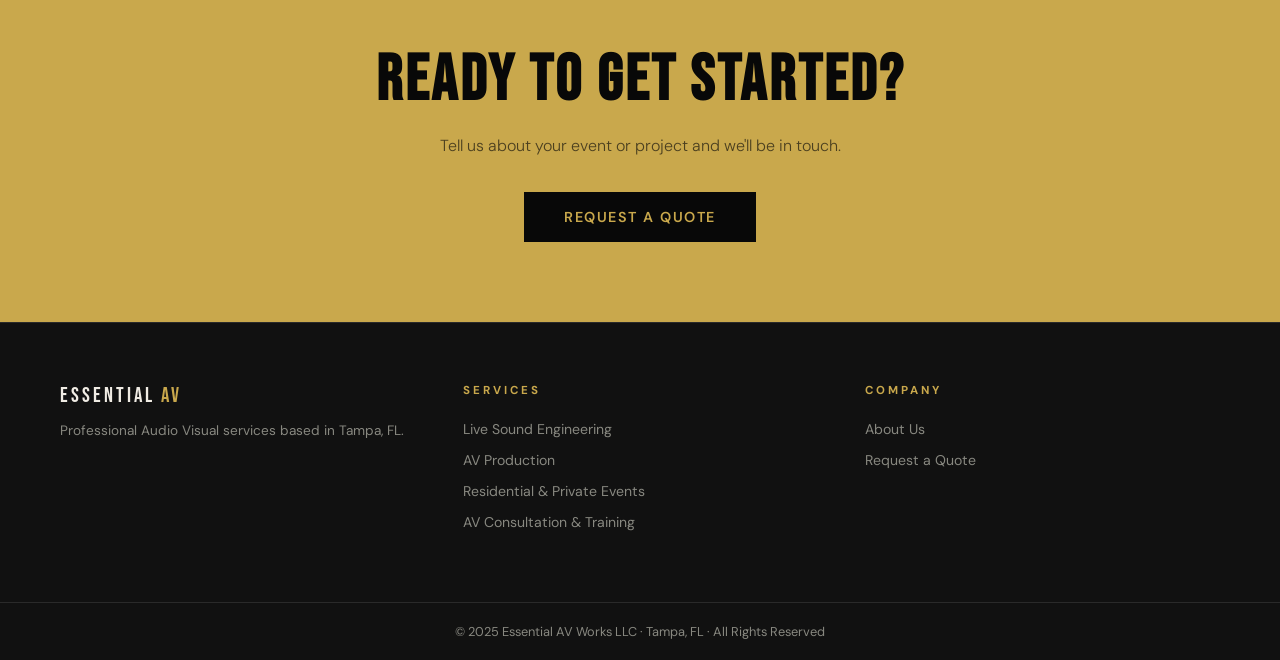
==== commit 3c0c1969: "Update footer text to include LLC" ====
--- a/index.html
+++ b/index.html
@@ -66,7 +66,7 @@
     <div class="service-card">
       <span class="service-icon">🎬</span>
       <h3>AV Production</h3>
-      <p>Complete audio visual production for church services, corporate presentations, and live events — projection, video switching, live streaming, and presentation support.</p>
+      <p>Complete audio visual production for church services, corporate presentations, and live events - projection, video switching, live streaming, and presentation support.</p>
     </div>
     <div class="service-card">
       <span class="service-icon">🏠</span>
@@ -110,7 +110,7 @@
 <section class="events-section">
   <div class="events-header">
     <span class="section-label">Events We Serve</span>
-    <h2 class="section-title">Every Occasion, Covered.</h2>
+    <h2 class="section-title">Your Needs, Covered.</h2>
   </div>
   <div class="events-grid">
     <div class="event-card">
@@ -126,7 +126,7 @@
     <div class="event-card">
       <span class="event-emoji">🥂</span>
       <h3>Private Parties</h3>
-      <p>Weddings, Birthdays, graduations, and backyard gatherings - professional sound for any setting.</p>
+      <p>Weddings, Birthdays, graduations, and backyard gatherings - professional AV for any setting.</p>
     </div>
     <div class="event-card">
       <span class="event-emoji">🏠</span>
@@ -170,7 +170,7 @@
     </ul>
   </div>
 </footer>
-<div class="footer-bottom">&copy; 2025 Essential AV Works &middot; Tampa, FL &middot; All Rights Reserved</div>
+<div class="footer-bottom">&copy; 2025 Essential AV Works LLC &middot; Tampa, FL &middot; All Rights Reserved</div>
 
 <script>
   const btn = document.getElementById('hamburger');
